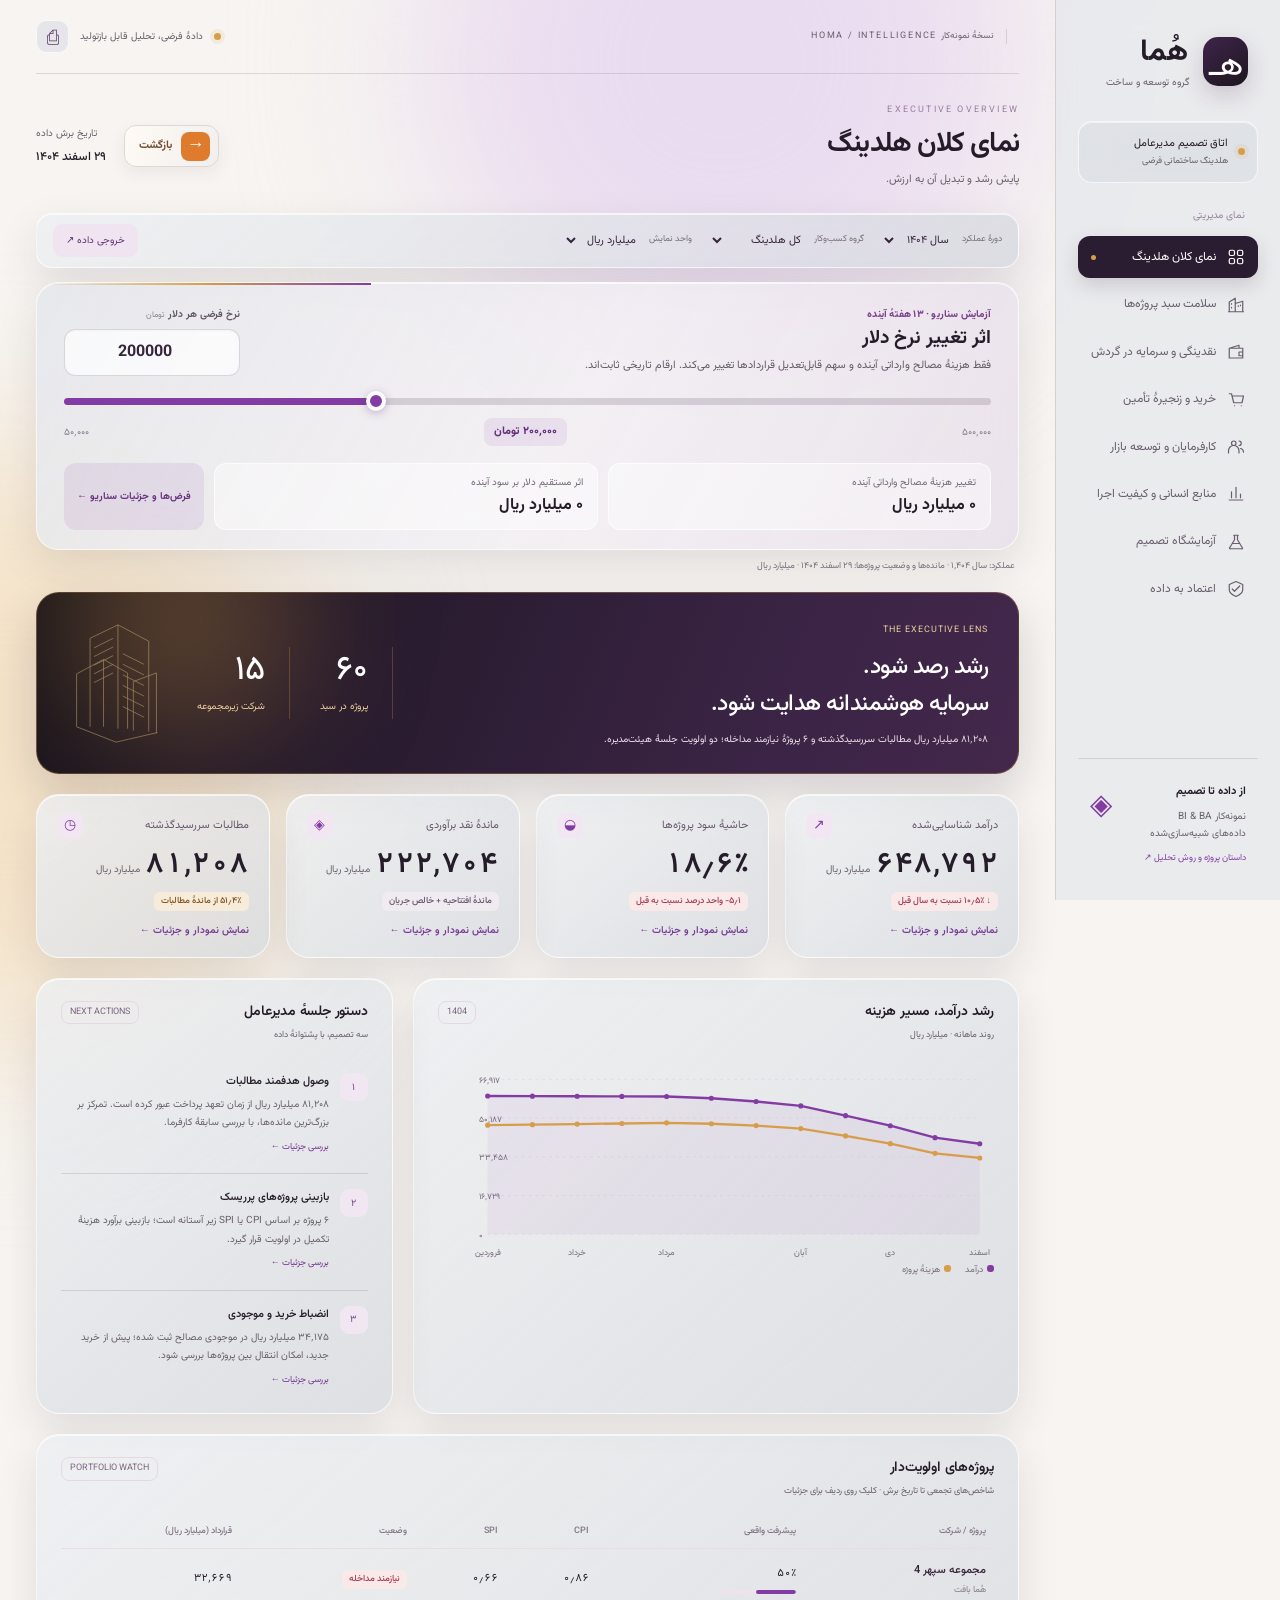
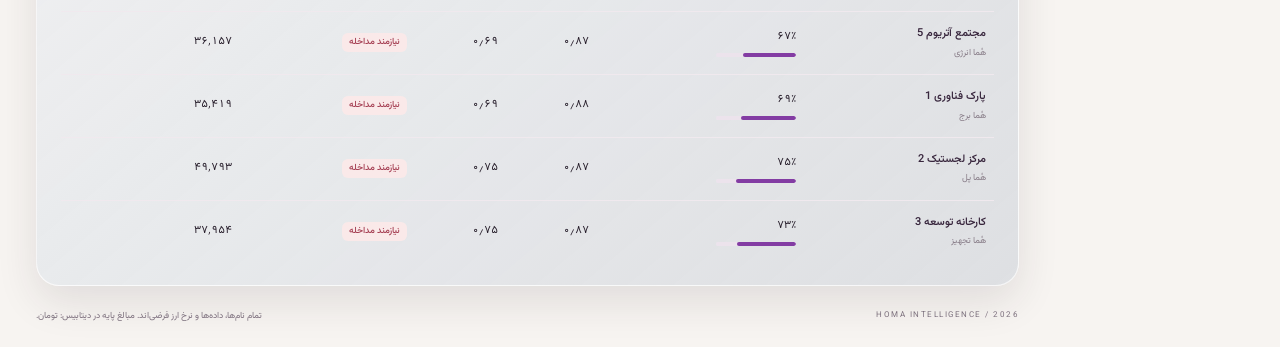
==== index.html @ b477bef8 "Speed up mobile dashboard loading" ====
<!doctype html>
<html lang="fa" dir="rtl">
<head><meta charset="utf-8"><meta name="viewport" content="width=device-width,initial-scale=1"><title>هُما | اتاق تصمیم مدیرعامل</title><link rel="stylesheet" href="style.css?v=894843d9fea6"><link rel="stylesheet" href="lotus-theme.css?v=607d80c48cef"></head>
<body>
<div class="ambient a1"></div><div class="ambient a2"></div>
<aside class="sidebar">
 <a class="brand" href="#overview"><span class="brand-mark">هـ</span><div><strong>هُما</strong><small>گروه توسعه و ساخت</small></div></a>
 <div class="workspace"><span class="status-dot"></span><div>اتاق تصمیم مدیرعامل<small>هلدینگ ساختمانی فرضی</small></div></div>
 <div class="nav-label">نمای مدیریتی</div><nav id="nav"></nav>
 <div class="sidebar-bottom"><span class="mini-orbit">◈</span><strong>از داده تا تصمیم</strong><p>نمونه‌کار BI & BA<br>داده‌های شبیه‌سازی‌شده</p><a href="CASE-STUDY.html" target="_blank">داستان پروژه و روش تحلیل ↗</a></div>
</aside>
<main>
 <header><div class="breadcrumbs">HOMA / INTELLIGENCE <span>نسخهٔ نمونه‌کار</span></div><div class="header-actions"><span class="live-dot"></span>دادهٔ فرضی، تحلیل قابل بازتولید <button class="icon-btn" id="print" title="چاپ گزارش" aria-label="چاپ گزارش">⎙</button></div></header>
 <section class="page-heading"><div><div id="eyebrow" class="eyebrow">EXECUTIVE OVERVIEW</div><h1 id="title">نمای کلان هلدینگ</h1><p id="subtitle">پایش رشد و تبدیل آن به ارزش.</p></div><div class="heading-side"><button type="button" class="page-back" id="page-back" aria-label="بازگشت"><span class="page-back-icon" aria-hidden="true">→</span><span>بازگشت</span></button><div class="date-badge"><span>تاریخ برش داده</span><strong>۲۹ اسفند ۱۴۰۴</strong></div></div></section>
 <section class="filterbar glass" aria-label="فیلترهای داشبورد">
  <label>دورهٔ عملکرد<select id="period"><option value="1404">سال ۱۴۰۴</option><option value="1403">سال ۱۴۰۳</option><option value="1402">سال ۱۴۰۲</option><option value="all">تمام ۳۶ ماه</option></select></label>
  <label>گروه کسب‌وکار<select id="group"><option value="all">کل هلدینگ</option></select></label>
  <label>واحد نمایش<select id="unit"><option value="irr" selected>میلیارد ریال</option><option value="bn">میلیارد تومان</option><option value="hem">همت</option></select></label>
  <button class="export-btn" id="export">خروجی داده ↗</button>
 </section>
 <section class="fx-panel glass" aria-label="تغییر نرخ فرضی دلار">
  <div class="fx-heading">
   <div class="fx-copy"><span class="fx-kicker">آزمایش سناریو · ۱۳ هفتهٔ آینده</span><strong>اثر تغییر نرخ دلار</strong><p>فقط هزینهٔ مصالح وارداتی آینده و سهم قابل‌تعدیل قراردادها تغییر می‌کند. ارقام تاریخی ثابت‌اند.</p></div>
   <label class="fx-entry"><span>نرخ فرضی هر دلار <small>تومان</small></span><input id="fx" type="number" value="200000" min="50000" max="500000" step="1000" inputmode="numeric" aria-label="نرخ فرضی دلار به تومان"></label>
  </div>
  <div class="fx-control"><input id="fx-slider" type="range" min="50000" max="500000" step="1000" value="200000" aria-label="اسلایدر نرخ فرضی دلار به تومان"><div class="fx-scale"><span>۵۰٬۰۰۰</span><output id="fx-current" for="fx fx-slider">۲۰۰٬۰۰۰ تومان</output><span>۵۰۰٬۰۰۰</span></div></div>
  <div class="fx-impact" id="fx-impact" aria-live="polite"></div>
 </section>
 <div class="scope-note" id="scope-note">عملکرد: دورهٔ انتخابی · مانده‌ها و وضعیت پروژه‌ها: تاریخ برش داده</div>
 <div id="content" aria-live="polite"><div class="loading-state glass" id="load-state"><span class="loading-mark" aria-hidden="true"></span><div><strong>در حال آماده‌سازی داشبورد…</strong><p id="load-state-message">داده‌های نمونه‌کار در حال بارگذاری هستند.</p></div><button type="button" onclick="location.reload()">تلاش دوباره</button></div></div>
 <footer><span>HOMA INTELLIGENCE / 2026</span><span>تمام نام‌ها، داده‌ها و نرخ ارز فرضی‌اند. مبالغ پایه در دیتابیس: تومان.</span></footer>
</main>
<div class="drawer-backdrop" id="backdrop" hidden></div><aside class="drawer" id="drawer" aria-label="جزئیات پروژه" hidden><button class="close" id="close-drawer" aria-label="بستن">×</button><div id="drawer-body"></div></aside>
<div id="toast" role="status"></div><div id="tooltip" class="tooltip" hidden></div>
<script>window.setTimeout(function(){var el=document.getElementById('load-state-message');if(el)el.textContent='بارگذاری بیش از حد معمول طول کشیده است. اتصال را بررسی کنید و «تلاش دوباره» را بزنید.'},12000);window.addEventListener('error',function(e){if(e.target&&e.target.tagName==='SCRIPT'||e.message){var el=document.getElementById('load-state-message');if(el)el.textContent='بارگذاری داشبورد کامل نشد. لطفاً «تلاش دوباره» را بزنید.'}},true);</script>
<script src="data.js?v=3abb11d0d2f3"></script><script src="metric-details.js?v=a6d31afb1f61"></script><script src="app.js?v=4e5866497d7a"></script>
</body></html>
---- style.css ----
@font-face{font-family:Vazir;src:url('assets/Vazirmatn.ttf') format('truetype');font-weight:100 900;font-display:swap}
:root{--ink:#182a40;--muted:#60718a;--line:rgba(71,97,127,.12);--blue:#3268db;--teal:#0e8d80;--red:#bd4d56;--gold:#ad8039;--glass:rgba(255,255,255,.72);--shadow:0 10px 38px rgba(33,61,96,.045);--radius:23px}
*{box-sizing:border-box}body{margin:0;background:#eef3f7;color:var(--ink);font-family:Vazir,Tahoma,sans-serif;font-size:14px;line-height:1.7;overflow-x:hidden}button,input,select{font:inherit}button,a,select{touch-action:manipulation}button{cursor:pointer}button:focus-visible,a:focus-visible,select:focus-visible,input:focus-visible{outline:3px solid #459bff;outline-offset:3px}a{color:inherit;text-decoration:none}.ambient{position:fixed;z-index:-1;pointer-events:none;filter:blur(85px);border-radius:100%}.a1{width:600px;height:600px;right:20%;top:-240px;background:#d8e7fd}.a2{width:600px;height:600px;left:-290px;top:450px;background:#d6eae5}.sidebar{position:fixed;inset:0 0 0 auto;width:225px;padding:32px 22px;background:rgba(248,251,255,.72);backdrop-filter:blur(30px);border-left:1px solid #fff;z-index:20;display:flex;flex-direction:column}.brand{display:flex;align-items:center;gap:14px;padding:0 10px}.brand-mark{display:grid;place-items:center;width:45px;height:49px;border-radius:15px;background:linear-gradient(145deg,#254876,#0a213c);color:white;font-size:35px;box-shadow:0 6px 14px #122c5020}.brand strong{font-size:30px;line-height:1.4;letter-spacing:1px}.brand small{display:block;font-size:10px;color:var(--muted)}.workspace{display:flex;gap:10px;align-items:center;margin:30px 0 24px;padding:13px 12px;border:1px solid #dbe4ee;border-radius:14px;font-size:11px}.workspace small{display:block;color:var(--muted);font-size:9px}.status-dot,.live-dot{width:7px;height:7px;background:#20a190;border-radius:50%;display:inline-block;box-shadow:0 0 0 4px #20a19010}.nav-label{font-size:10px;color:#8795a7;padding:0 13px;margin-bottom:12px}nav{display:grid;gap:5px}nav a{padding:11px 13px;border-radius:12px;display:flex;gap:11px;align-items:center;font-size:12px;color:#65748a;transition:.2s}nav a svg{width:18px;height:18px;stroke:currentColor;fill:none;stroke-width:1.6;stroke-linecap:round;stroke-linejoin:round}nav a:hover{background:white;color:#284966}nav a.active{background:#173859;color:white;box-shadow:0 5px 12px #17385918}nav a.active:after{content:'';width:5px;height:5px;border-radius:50%;background:#98e8d9;margin-right:auto}.sidebar-bottom{margin-top:auto;padding:24px 12px 0;border-top:1px solid var(--line);font-size:11px}.sidebar-bottom .mini-orbit{float:left;font-size:29px;color:#789bb6}.sidebar-bottom p{font-size:10px;color:var(--muted);margin:7px 0}.sidebar-bottom a{font-size:9px;color:var(--blue)}main{margin-right:225px;padding:0 36px;max-width:1850px}header{height:74px;display:flex;align-items:center;justify-content:space-between;border-bottom:1px solid var(--line);font-size:10px;color:var(--muted);gap:12px}.breadcrumbs{direction:ltr;letter-spacing:1.8px;font-size:9px}.breadcrumbs span{letter-spacing:0;border-right:1px solid #b8c5d6;margin-right:12px;padding-right:12px;display:inline-block}.header-actions{display:flex;align-items:center;gap:11px;font-size:10px}.icon-btn{border:1px solid #fff;background:#ffffff70;border-radius:10px;font-size:20px;width:33px;height:33px;color:#516780}.page-heading{display:flex;align-items:center;justify-content:space-between;margin:29px 0 23px}.eyebrow{font-size:9px;letter-spacing:2.2px;color:#7790a7;direction:ltr;text-align:right}.page-heading h1{font-size:28px;letter-spacing:-.8px;font-weight:650;margin:3px 0 2px}.page-heading p{margin:0;font-size:11px;color:var(--muted)}.date-badge{text-align:left;font-size:10px;color:var(--muted)}.date-badge strong{display:block;color:var(--ink);font-size:12px;margin-top:5px;font-weight:500}.glass{background:var(--glass);backdrop-filter:blur(22px);border:1px solid rgba(255,255,255,.95);box-shadow:var(--shadow);border-radius:var(--radius)}.filterbar{border-radius:16px;display:flex;align-items:center;padding:10px 16px;gap:18px}.filterbar label{font-size:9px;color:#77879b;display:flex;align-items:center;gap:9px;white-space:nowrap}.filterbar select,.filterbar input{color:#243d5a;font-size:11px;background:none;border:0;max-width:180px;outline-offset:1px}.filterbar input{width:76px;font-family:Vazir}.export-btn{margin-right:auto;border:0;background:#e8eff7;color:#456380;border-radius:9px;font-size:10px;padding:8px 13px;white-space:nowrap}.scope-note{margin:9px 4px 17px;font-size:9px;color:#718197}.hero{min-height:162px;padding:25px 30px;background:linear-gradient(112deg,#12273f,#1c456c);border:1px solid #7392b344;border-radius:var(--radius);color:white;display:grid;grid-template-columns:1.1fr 1fr;gap:20px;position:relative;overflow:hidden;margin-bottom:20px;box-shadow:0 10px 40px #19375012}.hero:before{content:'';position:absolute;width:250px;height:250px;left:2%;top:-100px;background:#4bbec033;filter:blur(65px);border-radius:50%}.hero .tag{font-size:9px;color:#aac3da;letter-spacing:1px}.hero h2{font-size:23px;margin:7px 0;font-weight:500;line-height:1.65;letter-spacing:-.5px}.hero p{font-size:10px;color:#bcd0e2;margin:0;max-width:450px}.hero-stats{display:flex;gap:30px;align-items:center;justify-content:flex-end;position:relative}.hero-stat{border-right:1px solid #ffffff20;padding-right:24px}.hero-stat strong{font-size:34px;font-weight:450;display:block;line-height:1.4}.hero-stat span{font-size:10px;color:#b0c6da}.building{width:100px;height:125px;opacity:.6}.kpi-grid{display:grid;grid-template-columns:repeat(4,1fr);gap:16px;margin-bottom:20px}.kpi{padding:18px 20px;position:relative;min-height:133px}.kpi-top{display:flex;justify-content:space-between;align-items:center;font-size:11px;color:#61738a}.kpi-icon{display:grid;place-items:center;width:26px;height:26px;border-radius:8px;background:#eaf1fa;color:#6986ab;font-size:14px}.kpi-value{font-size:29px;font-weight:620;line-height:1.8;letter-spacing:-.7px;font-variant-numeric:tabular-nums}.kpi-value small{font-size:10px;color:var(--muted);font-weight:400;letter-spacing:0;margin-right:5px}.kpi-foot{font-size:9px;color:var(--muted);display:flex;align-items:center;gap:6px}.pill{display:inline-block;padding:2px 7px;border-radius:6px;font-size:9px;line-height:1.7;font-weight:500;white-space:nowrap}.positive{color:#087e73;background:#e2f4ef}.negative{color:#b24955;background:#fae9eb}.warning{color:#976c2c;background:#f9efdb}.neutral{color:#59718e;background:#eaf0f7}.grid-main{display:grid;grid-template-columns:1.7fr 1fr;gap:20px;margin-bottom:20px}.grid-equal{display:grid;grid-template-columns:1fr 1fr;gap:20px;margin-bottom:20px}.panel{padding:22px 24px;min-width:0}.panel-head{display:flex;justify-content:space-between;align-items:flex-start;gap:10px;margin-bottom:15px}.panel h3{font-size:14px;font-weight:600;margin:0;letter-spacing:-.2px}.panel .sub{font-size:9px;color:var(--muted);margin-top:3px}.panel-tag{font-size:9px;padding:3px 8px;border:1px solid #dce5ee;border-radius:8px;color:#6e8299;white-space:nowrap}.legend{display:flex;gap:14px;align-items:center;font-size:9px;color:#64758d}.legend i{width:7px;height:7px;display:inline-block;border-radius:3px;margin-left:4px}.chart{width:100%;display:block;overflow:visible}.chart text{font-family:Vazir,Tahoma;fill:#7a8ca1;font-size:10px}.chart .axis-line{stroke:#dce4ec;stroke-dasharray:3 5;stroke-width:.7}.chart .chart-label{fill:#1d3957;font-size:11px;font-weight:550}.chart [data-tip]{cursor:crosshair}.insight{padding:15px 0;border-bottom:1px solid var(--line);display:flex;gap:11px}.insight:last-child{border:0;padding-bottom:0}.insight .num{font-size:10px;display:grid;place-items:center;background:#edf2f8;min-width:28px;height:28px;border-radius:9px;color:#8092aa}.insight h4{font-size:11px;font-weight:550;margin:0 0 4px}.insight p{font-size:10px;color:var(--muted);margin:0;line-height:1.85}.insight button{margin-top:7px;border:0;padding:0;background:none;color:#3869a6;font-size:9px}.table-wrap{overflow:auto}table{width:100%;border-collapse:collapse;font-size:11px;text-align:right}th{font-size:9px;font-weight:500;color:#8a98aa;padding:9px 8px;border-bottom:1px solid #e1e8ef;white-space:nowrap}td{padding:13px 8px;border-bottom:1px solid #edf1f5;font-variant-numeric:tabular-nums}tr:last-child td{border:0}tbody tr[data-project]{cursor:pointer}tbody tr[data-project]:hover{background:#eaf1fa77}.project-name{font-weight:550;color:#2a425d}.secondary{display:block;font-size:9px;color:#8a99aa;font-weight:400;margin-top:2px}.progress{width:80px;height:4px;background:#e4eaf1;border-radius:5px;overflow:hidden;margin-top:6px}.progress b{display:block;height:100%;background:#648cd2;border-radius:5px}.search{border:1px solid #dce5ed;background:#ffffff70;border-radius:9px;padding:7px 10px;max-width:170px;font-size:10px;color:var(--ink)}.strip{display:flex;gap:20px;align-items:center;padding:17px 24px;margin-bottom:20px;border-right:3px solid #4482ca}.strip strong{font-size:12px}.strip p{font-size:10px;color:var(--muted);margin:0}.metric-line{display:flex;align-items:center;justify-content:space-between;gap:18px;margin:18px 0;font-size:11px}.metric-line .track{height:6px;background:#e5edf5;border-radius:7px;margin-top:7px}.metric-line .track span{display:block;height:100%;border-radius:7px;background:linear-gradient(90deg,#88b1e7,#386fbc)}.metric-line .name{flex:1}.metric-line .amount{text-align:left;color:#466684;font-size:12px}.metric-line .amount small{display:block;color:#8b99aa;font-size:9px}.scenario-grid{display:grid;grid-template-columns:.8fr 1.5fr;gap:20px;margin-bottom:20px}.control{margin:22px 0}.control label{display:flex;justify-content:space-between;font-size:11px}.control strong{font-weight:600;color:var(--blue);direction:ltr}.control p{font-size:9px;color:var(--muted);margin:5px 0}.control input[type=range]{width:100%;accent-color:#3268db;margin-top:12px;direction:ltr}.scenario-result{display:grid;grid-template-columns:repeat(3,1fr);gap:12px;margin:15px 0}.scenario-result>div{padding:14px;border-radius:13px;background:#f0f5fb}.scenario-result strong{font-size:22px;display:block;letter-spacing:-.6px}.scenario-result small{font-size:9px;color:var(--muted)}.decision-card{padding:20px 22px;margin-bottom:14px;display:grid;grid-template-columns:50px 1fr 200px;gap:15px;align-items:start}.decision-card .rank{font-size:24px;color:#9aadc2;font-weight:300}.decision-card h3{font-size:13px;margin:0 0 6px}.decision-card p{font-size:10px;color:var(--muted);margin:0;line-height:1.9}.decision-card .owner{font-size:10px;line-height:2;color:#48617a;background:#eef3f9;border-radius:12px;padding:11px 15px}.lineage{display:grid;grid-template-columns:repeat(4,1fr);gap:16px;margin-bottom:22px}.lineage>div{padding:23px 18px;position:relative}.lineage>div:not(:last-child):after{content:'←';position:absolute;left:-13px;top:45%;z-index:1;color:#7a98b6}.lineage .stage{font-size:9px;color:#7d91a8;direction:ltr;text-align:right}.lineage strong{display:block;font-size:16px;margin:7px 0}.lineage span{display:block;font-size:10px;color:var(--muted)}.quality-number{font-size:35px;color:var(--teal);font-weight:550}.callout{font-size:10px;background:#edf3fa;color:#5b718b;padding:12px 14px;border-radius:10px;line-height:1.9;margin-top:12px}.funnel{display:flex;flex-direction:column;align-items:center;gap:10px;margin:22px 0}.funnel>div{background:linear-gradient(100deg,#1f426c,#477dac);color:white;border-radius:11px;padding:14px;display:flex;align-items:center;justify-content:space-between;font-size:11px}.funnel>div:nth-child(2){background:linear-gradient(100deg,#3a7c8f,#7aaab8)}.funnel>div:nth-child(3){background:linear-gradient(100deg,#249685,#80bbb0)}.funnel strong{font-size:23px;font-weight:500}.empty{padding:50px;text-align:center;color:var(--muted)}footer{font-size:9px;color:#8b9baa;padding:23px 0;display:flex;justify-content:space-between;gap:20px}footer span:first-child{letter-spacing:1.5px;font-size:8px}.drawer-backdrop{position:fixed;inset:0;background:#0d294a38;backdrop-filter:blur(5px);z-index:49}.drawer{position:fixed;inset:0 auto 0 0;width:min(650px,96vw);background:#f6f9fc;z-index:50;overflow:auto;padding:48px 32px;box-shadow:0 0 60px #17355b30}.drawer h2{font-size:25px}.drawer .kpi-grid{grid-template-columns:1fr 1fr}.drawer .close{position:absolute;left:22px;top:18px;font-size:30px;border:0;background:none;color:#526a86}.drawer p{font-size:12px;color:var(--muted)}[hidden]{display:none!important}#toast{position:fixed;left:30px;bottom:30px;background:#163c58;color:white;padding:14px 22px;border-radius:13px;font-size:12px;z-index:100;opacity:0;pointer-events:none;transition:.3s}#toast.show{opacity:1}.tooltip{position:fixed;background:#15344ff0;color:#fff;padding:8px 12px;border-radius:9px;font-size:10px;z-index:90;pointer-events:none;box-shadow:0 8px 20px #16395820;max-width:260px}.page-enter{animation:reveal .32s ease both}@keyframes reveal{from{opacity:0;transform:translateY(6px)}to{opacity:1;transform:none}}.footnote{font-size:9px;line-height:1.9;color:#72859b;margin:12px 0 0}.stat-pair{display:flex;gap:25px;padding:18px 0}.stat-pair strong{font-size:27px;font-weight:500;display:block}.stat-pair span{font-size:10px;color:var(--muted)}
@media(min-width:1600px){main{padding:0 48px}.page-heading{margin:33px 0}.kpi-value{font-size:34px}.hero{min-height:180px}.panel{padding:26px 30px}.panel h3{font-size:16px}td{padding:15px 10px}.sidebar{width:240px}main{margin-right:240px}}
@media(max-width:1150px){.sidebar{width:180px;padding:24px 12px}main{margin-right:180px;padding:0 22px}.filterbar{gap:10px;flex-wrap:wrap}.filterbar label{font-size:9px}.fx-label{display:none!important}.grid-main{grid-template-columns:1.4fr 1fr}.hero-stats{gap:15px}.building{display:none}.hero-stat{padding-right:15px}.kpi{padding:15px}.kpi-value{font-size:25px}.header-actions{font-size:9px}.breadcrumbs span{display:none}.decision-card{grid-template-columns:35px 1fr 170px}}
@media(max-width:800px){.sidebar{position:static;width:100%;padding:15px;display:block;background:#f8fafc}.brand{display:none}.workspace,.nav-label,.sidebar-bottom{display:none}nav{display:flex;overflow-x:auto;gap:5px}nav a{white-space:nowrap;font-size:10px;padding:10px}nav a svg{display:none}nav a.active:after{display:none}main{margin:0;padding:0 16px}header{height:50px}.header-actions{font-size:8px}.page-heading h1{font-size:23px}.page-heading p{font-size:10px}.date-badge{display:none}.filterbar{padding:12px;gap:12px}.filterbar label{display:block}.filterbar select{display:block;margin-top:3px;max-width:145px}.export-btn{margin-right:0}.kpi-grid{grid-template-columns:repeat(2,1fr);gap:10px}.grid-main,.grid-equal,.scenario-grid{grid-template-columns:1fr}.hero{grid-template-columns:1fr;padding:22px}.hero h2{font-size:21px}.hero-stats{justify-content:flex-start}.hero-stat strong{font-size:26px}.hero-stat{border:0;padding:0}.panel{padding:18px}.decision-card{grid-template-columns:30px 1fr}.decision-card .owner{grid-column:2}.lineage{grid-template-columns:1fr 1fr}.lineage>div:after{display:none}.kpi-value{font-size:25px}footer{display:block}footer span{display:block;margin-bottom:6px}.scenario-result{gap:5px}.scenario-result strong{font-size:18px}.scenario-result>div{padding:10px}}
@media(prefers-reduced-motion:reduce){*{animation:none!important;transition:none!important}}
@media print{.sidebar,.filterbar,.header-actions,.ambient,.drawer,.drawer-backdrop{display:none!important}main{margin:0;padding:0}.glass{box-shadow:none;backdrop-filter:none;border:1px solid #ddd}.page-enter{animation:none}body{background:white;font-size:11px}.panel,.kpi{break-inside:avoid}.hero{print-color-adjust:exact}.grid-main,.grid-equal{display:block}.panel{margin-bottom:15px}footer{font-size:8px}}
---- lotus-theme.css ----
/* Lotus-inspired palette: black/white, warm gold #D79D4B, amethyst #833CA3. */
:root {
  --ink: #251c29;
  --muted: #685f6b;
  --line: rgba(75, 52, 74, .15);
  --blue: #763894;
  --teal: #805521;
  --red: #ad4455;
  --gold: #d79d4b;
  --glass: rgba(222, 225, 230, .72);
  --shadow: 0 16px 42px rgba(42, 38, 48, .11);
}
body { background: #f7f4f1; }
button:focus-visible, a:focus-visible, select:focus-visible, input:focus-visible { outline-color: #833ca3; }
.a1 { background: #eadcf0; }
.a2 { background: #f4e3c9; }
.sidebar { background: rgba(230, 232, 236, .78); border-left-color: rgba(154, 118, 80, .23); backdrop-filter: blur(24px) saturate(125%); -webkit-backdrop-filter: blur(24px) saturate(125%); }
.brand-mark { background: linear-gradient(145deg, #3f244b, #1c171e); box-shadow: 0 9px 24px rgba(77, 37, 85, .2); }
.workspace { background: rgba(218, 221, 226, .64); border-color: rgba(255, 255, 255, .68); box-shadow: inset 0 1px rgba(255, 255, 255, .55); backdrop-filter: blur(20px); -webkit-backdrop-filter: blur(20px); }
.status-dot, .live-dot { background: #d79d4b; box-shadow: 0 0 0 4px #d79d4b1c; }
.nav-label, .eyebrow { color: #997f9f; }
nav a { color: #695e6f; }
nav a:hover { background: #f4eaf5; color: #65317d; }
nav a.active { background: #2a1c31; box-shadow: 0 8px 20px #2a1c3127; }
nav a.active:after { background: #d79d4b; }
.sidebar-bottom .mini-orbit, .sidebar-bottom a { color: #833ca3; }
.breadcrumbs span { border-right-color: #d8cbd5; }
.icon-btn { background: rgba(224, 226, 231, .75); color: #65446f; border-color: rgba(255, 255, 255, .7); backdrop-filter: blur(16px); -webkit-backdrop-filter: blur(16px); }
.glass {
  background: linear-gradient(140deg, rgba(237, 239, 242, .82), rgba(210, 214, 220, .69));
  border-color: rgba(255, 255, 255, .68);
  box-shadow: var(--shadow), inset 0 1px 0 rgba(255, 255, 255, .64);
  backdrop-filter: blur(28px) saturate(130%);
  -webkit-backdrop-filter: blur(28px) saturate(130%);
}
.filterbar label { color: #786f79; }
.filterbar select, .filterbar input { color: #39243d; }
.fx-panel { position: relative; overflow: hidden; margin-top: 14px; padding: 23px 27px 19px; border-radius: 22px; background: linear-gradient(120deg, rgba(229, 231, 236, .88), rgba(242, 239, 244, .78) 55%, rgba(230, 220, 233, .76)); }
.fx-panel::before { content: ''; position: absolute; inset: 0 auto auto 0; width: 34%; height: 2px; background: linear-gradient(90deg, transparent, #d79d4b, #833ca3); }
.fx-heading { display: flex; align-items: center; justify-content: space-between; gap: 28px; }
.fx-copy { min-width: 0; }
.fx-kicker { display: block; color: #7b448b; font-size: 10px; font-weight: 800; letter-spacing: .02em; }
.fx-heading strong { display: block; color: var(--ink); font-size: 19px; line-height: 1.4; margin-top: 3px; }
.fx-copy p { color: #635a67; font-size: 11px; line-height: 1.8; margin: 3px 0 0; }
.fx-entry { display: grid; gap: 6px; min-width: 176px; color: #625868; font-size: 10px; font-weight: 700; white-space: nowrap; }
.fx-entry small { color: #8b818d; font-weight: 400; }
.fx-entry input { width: 100%; box-sizing: border-box; padding: 9px 12px; border: 1px solid rgba(112, 82, 117, .22); border-radius: 11px; background: rgba(255, 255, 255, .7); box-shadow: inset 0 1px 2px rgba(43, 27, 49, .04); color: #36243b; font-family: inherit; font-size: 16px; font-weight: 700; text-align: center; direction: ltr; font-variant-numeric: tabular-nums; }
.fx-entry input:focus-visible { outline: 2px solid #833ca3; outline-offset: 2px; }
.fx-control { margin-top: 22px; }
#fx-slider { appearance: none; -webkit-appearance: none; display: block; width: 100%; height: 7px; margin: 0; border-radius: 99px; background: linear-gradient(to right, #833ca3 0 var(--fx-progress, 33.33%), rgba(82, 65, 89, .19) var(--fx-progress, 33.33%) 100%); direction: ltr; cursor: pointer; }
#fx-slider::-webkit-slider-thumb { appearance: none; -webkit-appearance: none; width: 20px; height: 20px; border: 4px solid #fff; border-radius: 50%; background: #833ca3; box-shadow: 0 2px 10px rgba(81, 38, 96, .3); }
#fx-slider::-moz-range-thumb { width: 13px; height: 13px; border: 4px solid #fff; border-radius: 50%; background: #833ca3; box-shadow: 0 2px 10px rgba(81, 38, 96, .3); }
.fx-scale { display: flex; align-items: center; justify-content: space-between; gap: 8px; margin-top: 13px; color: #867c89; font-size: 10px; direction: ltr; }
.fx-scale output { padding: 5px 10px; border-radius: 8px; background: rgba(131, 60, 163, .09); color: #65317e; font-size: 11px; font-weight: 800; direction: rtl; }
.fx-impact { display: grid; grid-template-columns: 1fr 1fr auto; align-items: stretch; gap: 10px; margin-top: 17px; }
.fx-impact > div { padding: 11px 14px; border: 1px solid rgba(255, 255, 255, .68); border-radius: 12px; background: rgba(255, 255, 255, .42); }
.fx-impact small { display: block; color: #726878; font-size: 10px; line-height: 1.6; }
.fx-impact strong { display: block; color: var(--ink); font-size: 16px; line-height: 1.5; margin-top: 3px; }
.fx-impact a { display: flex; align-items: center; padding: 0 13px; border-radius: 12px; background: rgba(131, 60, 163, .1); color: #673280; font-size: 10px; font-weight: 700; text-decoration: none; white-space: nowrap; }
.fx-impact a:hover { background: rgba(131, 60, 163, .17); }
.loading-state { display: flex; align-items: center; gap: 16px; margin-top: 18px; padding: 23px; border-radius: 18px; color: var(--ink); }
.loading-mark { width: 18px; height: 18px; flex: 0 0 18px; border: 3px solid rgba(131, 60, 163, .18); border-top-color: #833ca3; border-radius: 50%; animation: load-spin .8s linear infinite; }
.loading-state strong { font-size: 13px; }
.loading-state p { margin: 4px 0 0; color: var(--muted); font-size: 11px; line-height: 1.7; }
.loading-state button { margin-right: auto; padding: 8px 12px; border: 1px solid rgba(131, 60, 163, .16); border-radius: 9px; background: rgba(131, 60, 163, .09); color: #65317e; font: inherit; font-size: 10px; cursor: pointer; }
@keyframes load-spin { to { transform: rotate(360deg); } }
.export-btn { background: #efe4f0; color: #603276; }
.export-btn:hover { background: #e3d1e9; }
.scope-note { color: #7c7280; }
.hero {
  background: linear-gradient(112deg, #171319, #392343 70%, #43284c);
  border-color: #d79d4b55;
  box-shadow: 0 18px 45px rgba(35, 19, 40, .16);
}
.hero:before { background: #d79d4b4d; }
.hero .tag, .hero-stat span { color: #edcf9e; }
.hero p { color: #eee1ea; }
.hero-stat { border-right-color: #d79d4b44; }
.building g { stroke: #dcb87d; }
.kpi-top { color: #66566c; }
.kpi-icon { background: #f2e6f3; color: #833ca3; }
.positive { color: #65317e; background: #f1e6f5; }
.negative { color: #a43d51; background: #fae9e9; }
.warning { color: #805521; background: #f7ebd9; }
.neutral { color: #66566e; background: #f0ebf0; }
.panel-tag { border-color: #e5d8e4; color: #7b6680; }
.legend, .chart text { color: #776a7b; fill: #776a7b; }
.chart .axis-line { stroke: #dcd2dc; }
.chart .chart-label { fill: #3b2940; }
.insight .num { background: #f0e7f2; color: #79488c; }
.insight button { color: #71318d; }
th { color: #817585; border-bottom-color: #e7dde3; }
td { border-bottom-color: #f0e9ee; }
tbody tr[data-project]:hover { background: #f2e9f577; }
.project-name { color: #38263d; }
.secondary { color: #897e89; }
.progress { background: #ece3ec; }
.progress b { background: #833ca3; }
.search { border-color: rgba(255, 255, 255, .68); background: rgba(221, 224, 229, .68); backdrop-filter: blur(18px); -webkit-backdrop-filter: blur(18px); }
.strip { border-right-color: #d79d4b; }
.metric-line .track { background: #eee5ec; }
.metric-line .track span { background: linear-gradient(90deg, #d4ace1, #833ca3); }
.metric-line .amount { color: #6b3a7c; }
.control input[type=range] { accent-color: #833ca3; }
.scenario-result>div { background: #f5edf4; }
.scenario-breakdown { margin: 16px 0; border-top: 1px solid var(--line); }
.scenario-breakdown>div { display: flex; justify-content: space-between; gap: 10px; padding: 7px 0; border-bottom: 1px solid var(--line); font-size: 10px; }
.scenario-breakdown span { color: var(--muted); }
.scenario-breakdown strong { color: var(--ink); white-space: nowrap; }
.decision-card .rank { color: #b38b4f; }
.decision-card .owner { color: #664b6c; background: #f5edf4; }
.lineage>div:not(:last-child):after, .lineage .stage { color: #9b6bac; }
.quality-number { color: #79438e; }
.callout { background: #f5edf3; color: #685b6d; }
.funnel>div { background: linear-gradient(100deg, #392044, #833ca3); }
.funnel>div:nth-child(2) { background: linear-gradient(100deg, #754184, #ac72bd); }
.funnel>div:nth-child(3) { background: linear-gradient(100deg, #9b6a30, #d79d4b); }
.drawer-backdrop { background: #26142f55; }
.drawer { background: #fbf8f5; box-shadow: 0 0 60px #321d3d30; }
.drawer .close { color: #65336f; }
#toast, .tooltip { background: #2b1d32; }
.footnote, footer { color: #807481; }
.kpi-link { display: block; cursor: pointer; min-height: 158px; transition: transform .18s ease, box-shadow .18s ease, border-color .18s ease; }
.kpi-link:hover, .kpi-link:focus-visible { transform: translateY(-3px); border-color: #b994c5; box-shadow: 0 18px 40px #4a28501f; }
.kpi-link:active { transform: translateY(0); }
.kpi-open { display: block; margin-top: 11px; color: #763894; font-size: 10px; font-weight: 600; }
.page-heading > div:first-child { min-width: 0; }
.heading-side { display: flex; align-items: center; gap: 18px; }
.page-back { display: inline-flex; align-items: center; gap: 9px; min-height: 42px; padding: 5px 8px 5px 14px; border: 1px solid #dfd7d1; border-radius: 12px; background: linear-gradient(115deg, #fffaf5, #f1efed); color: #754d31; font-size: 11px; font-weight: 700; white-space: nowrap; box-shadow: 0 6px 16px #513d3412; }
.page-back-icon { display: grid; place-items: center; width: 29px; height: 29px; border-radius: 8px; background: #df7b2d; color: #fff; font-size: 18px; line-height: 1; }
.page-back:hover, .page-back:focus-visible { background: #fff1e5; border-color: #df7b2d; box-shadow: 0 8px 22px #bd69331f; }
.page-back:active { transform: translateY(1px); }
.metric-lead { display: flex; align-items: center; justify-content: space-between; gap: 24px; padding: 27px 30px; margin-bottom: 20px; background: linear-gradient(115deg, #2a1c31, #43284c); color: #fff; border-color: #d79d4b70; }
.metric-lead .eyebrow { color: #dcb87d; }
.metric-lead h2 { font-size: 23px; margin: 7px 0; }
.metric-lead p { max-width: 620px; margin: 0; color: #f0e5ef; font-size: 12px; }
.metric-lead-value { flex: none; text-align: left; border-right: 1px solid #d79d4b70; padding-right: 25px; }
.metric-lead-value strong { display: block; font-size: clamp(28px, 3vw, 42px); line-height: 1.3; white-space: nowrap; }
.metric-lead-value span { color: #e3c18d; font-size: 11px; }
.metric-charts .panel { min-width: 0; }
.metric-viz { max-width: 100%; }
.metric-scroll-hint { display: none; }
.metric-method { display: grid; grid-template-columns: 1fr 1fr auto; gap: 24px; align-items: center; padding: 22px 28px; margin: 0 0 22px; }
.metric-method h3 { font-size: 12px; margin: 0 0 5px; }
.metric-method p { font-size: 11px; line-height: 1.9; color: var(--muted); margin: 0; }
.metric-method a { font-size: 11px; color: #763894; white-space: nowrap; }
@media(max-width:800px) {
  .sidebar { background: rgba(230, 232, 236, .94); }
  .fx-panel { padding: 19px 17px; }
  .fx-heading { align-items: stretch; flex-direction: column; gap: 15px; }
  .fx-heading strong { font-size: 17px; }
  .fx-copy p { font-size: 11px; }
  .fx-entry { grid-template-columns: 1fr 135px; align-items: center; gap: 8px; font-size: 11px; }
  .fx-entry input { min-height: 42px; }
  .fx-control { margin-top: 25px; }
  .fx-impact { grid-template-columns: 1fr 1fr; gap: 8px; }
  .fx-impact > div { padding: 10px; }
  .fx-impact strong { font-size: 13px; }
  .fx-impact a { grid-column: 1 / -1; min-height: 36px; justify-content: center; }
  .loading-state { flex-wrap: wrap; }
  .page-heading { gap: 12px; align-items: flex-start; }
  .heading-side { gap: 0; }
  .page-back { min-height: 40px; padding: 5px 7px 5px 10px; font-size: 10px; }
  .page-back-icon { width: 27px; height: 27px; }
  .kpi-link { min-height: 167px; }
  .metric-lead { display: block; padding: 22px; }
  .metric-lead h2 { font-size: 20px; }
  .metric-lead p { font-size: 13px; }
  .metric-lead-value { display: inline-block; text-align: right; border-right: 0; border-top: 1px solid #d79d4b70; padding: 14px 0 0; margin-top: 17px; width: 100%; }
  .metric-charts .panel h3 { font-size: 15px; }
  .metric-charts .panel .sub { font-size: 11px; }
  .metric-viz { overflow-x: auto; overscroll-behavior-inline: contain; }
  .metric-viz svg.chart { width: 580px; max-width: none; }
  .metric-scroll-hint { display: block; margin: 7px 0 0; color: #766879; font-size: 10px; }
  .metric-method { grid-template-columns: 1fr; gap: 16px; padding: 20px; }
  .metric-method h3 { font-size: 14px; }
  .metric-method p, .metric-method a { font-size: 13px; }
}
@media print {
  body { background: #fff; }
  .hero { print-color-adjust: exact; }
}
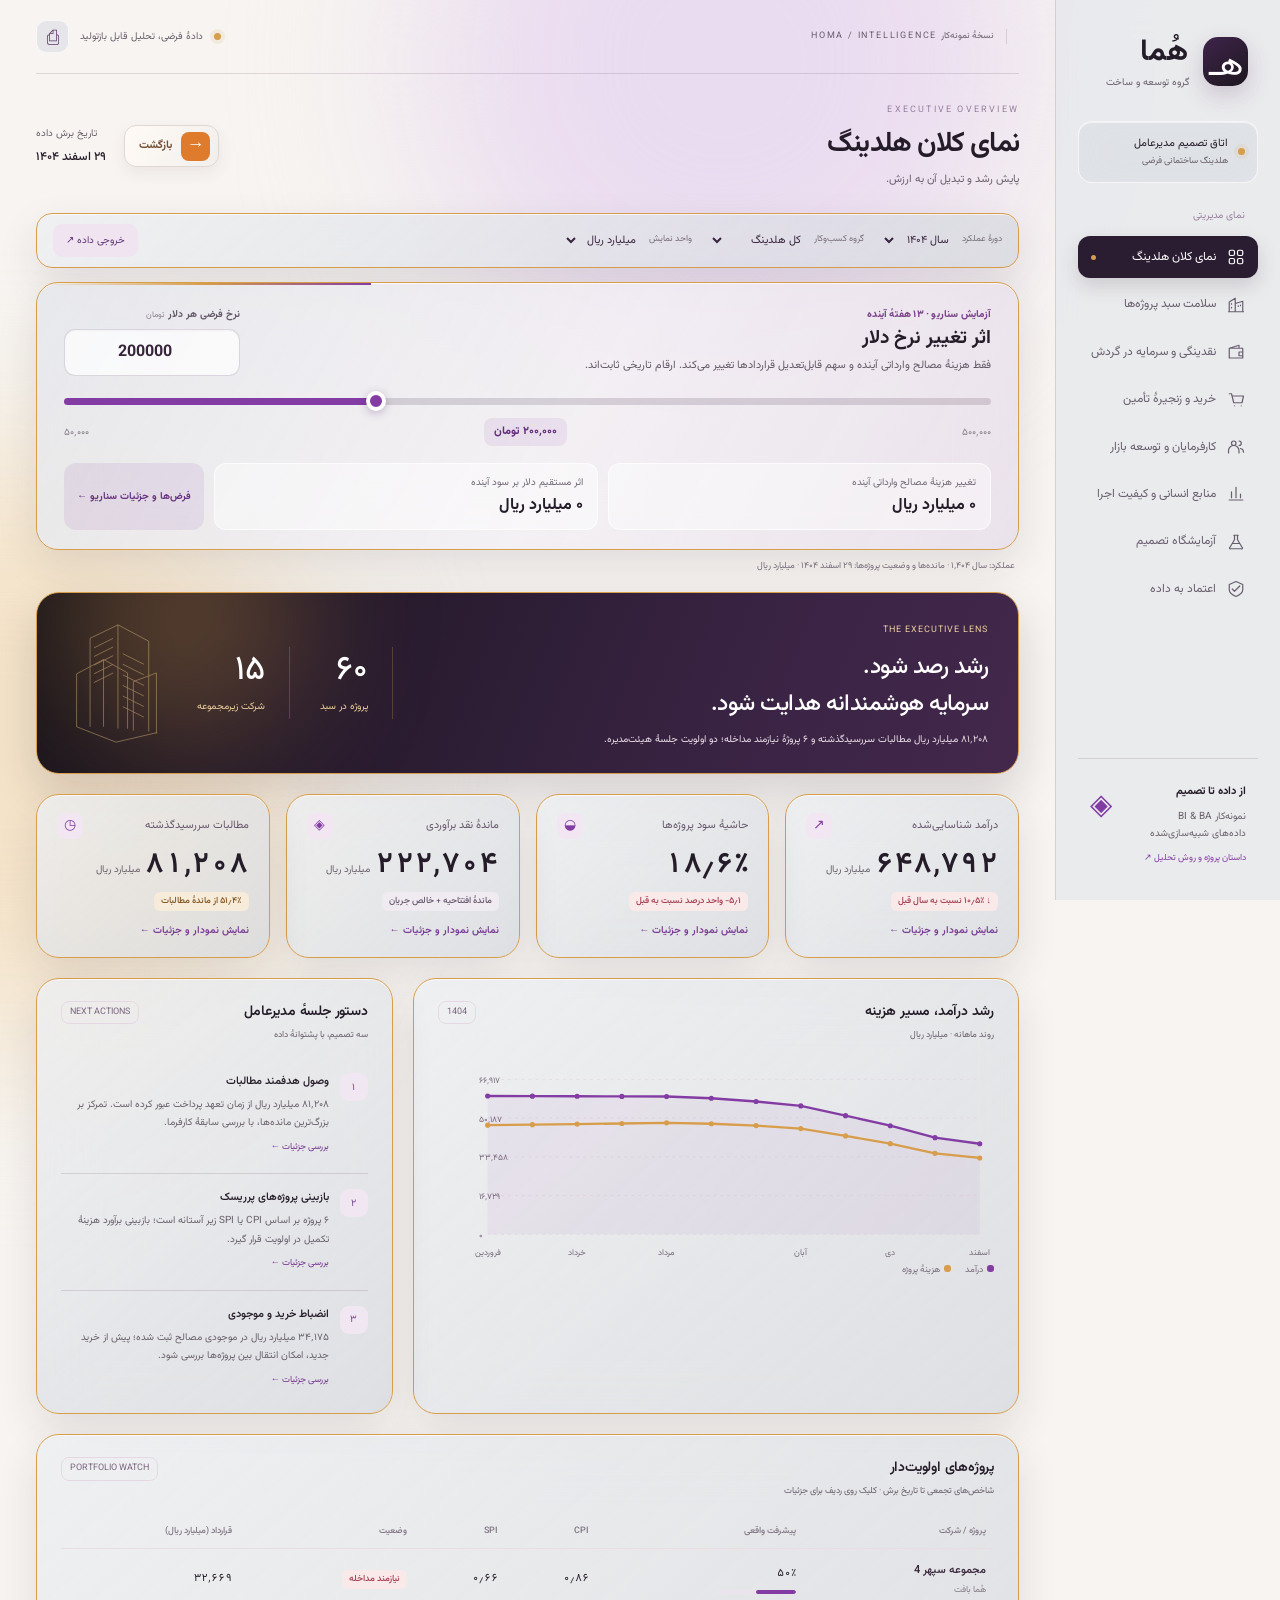
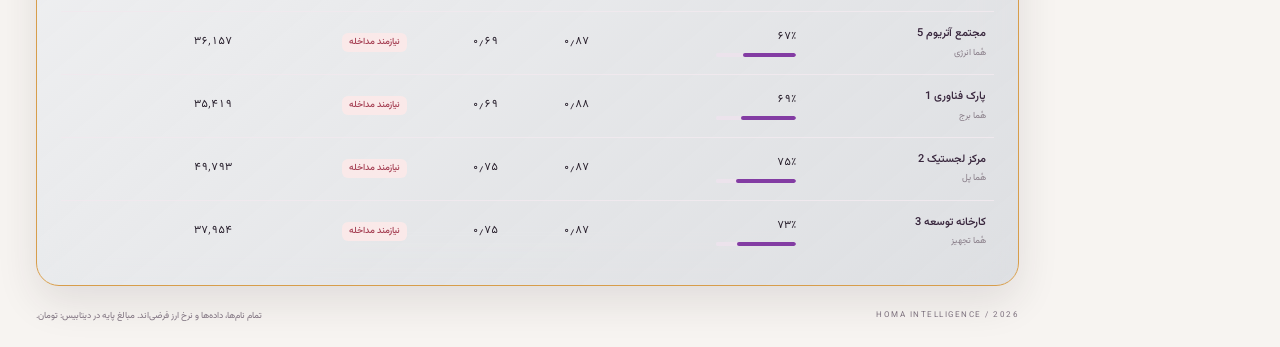
==== commit ad398f12: "Use Lotus gold borders and keep mobile KPI units inline" ====
--- a/index.html
+++ b/index.html
@@ -1,6 +1,6 @@
 <!doctype html>
 <html lang="fa" dir="rtl">
-<head><meta charset="utf-8"><meta name="viewport" content="width=device-width,initial-scale=1"><title>هُما | اتاق تصمیم مدیرعامل</title><link rel="stylesheet" href="style.css?v=894843d9fea6"><link rel="stylesheet" href="lotus-theme.css?v=607d80c48cef"></head>
+<head><meta charset="utf-8"><meta name="viewport" content="width=device-width,initial-scale=1"><title>هُما | اتاق تصمیم مدیرعامل</title><link rel="stylesheet" href="style.css?v=894843d9fea6"><link rel="stylesheet" href="lotus-theme.css?v=0ac6d4d0338f"></head>
 <body>
 <div class="ambient a1"></div><div class="ambient a2"></div>
 <aside class="sidebar">
--- a/lotus-theme.css
+++ b/lotus-theme.css
@@ -28,7 +28,7 @@
 .icon-btn { background: rgba(224, 226, 231, .75); color: #65446f; border-color: rgba(255, 255, 255, .7); backdrop-filter: blur(16px); -webkit-backdrop-filter: blur(16px); }
 .glass {
   background: linear-gradient(140deg, rgba(237, 239, 242, .82), rgba(210, 214, 220, .69));
-  border-color: rgba(255, 255, 255, .68);
+  border-color: #d79d4b;
   box-shadow: var(--shadow), inset 0 1px 0 rgba(255, 255, 255, .64);
   backdrop-filter: blur(28px) saturate(130%);
   -webkit-backdrop-filter: blur(28px) saturate(130%);
@@ -64,12 +64,13 @@
 .loading-state p { margin: 4px 0 0; color: var(--muted); font-size: 11px; line-height: 1.7; }
 .loading-state button { margin-right: auto; padding: 8px 12px; border: 1px solid rgba(131, 60, 163, .16); border-radius: 9px; background: rgba(131, 60, 163, .09); color: #65317e; font: inherit; font-size: 10px; cursor: pointer; }
 @keyframes load-spin { to { transform: rotate(360deg); } }
+.page-enter { animation: none; opacity: 1; transform: none; }
 .export-btn { background: #efe4f0; color: #603276; }
 .export-btn:hover { background: #e3d1e9; }
 .scope-note { color: #7c7280; }
 .hero {
   background: linear-gradient(112deg, #171319, #392343 70%, #43284c);
-  border-color: #d79d4b55;
+  border-color: #d79d4b;
   box-shadow: 0 18px 45px rgba(35, 19, 40, .16);
 }
 .hero:before { background: #d79d4b4d; }
@@ -121,7 +122,7 @@
 #toast, .tooltip { background: #2b1d32; }
 .footnote, footer { color: #807481; }
 .kpi-link { display: block; cursor: pointer; min-height: 158px; transition: transform .18s ease, box-shadow .18s ease, border-color .18s ease; }
-.kpi-link:hover, .kpi-link:focus-visible { transform: translateY(-3px); border-color: #b994c5; box-shadow: 0 18px 40px #4a28501f; }
+.kpi-link:hover, .kpi-link:focus-visible { transform: translateY(-3px); border-color: #df7b2d; box-shadow: 0 18px 40px #4a28501f; }
 .kpi-link:active { transform: translateY(0); }
 .kpi-open { display: block; margin-top: 11px; color: #763894; font-size: 10px; font-weight: 600; }
 .page-heading > div:first-child { min-width: 0; }
@@ -163,6 +164,8 @@
   .page-back { min-height: 40px; padding: 5px 7px 5px 10px; font-size: 10px; }
   .page-back-icon { width: 27px; height: 27px; }
   .kpi-link { min-height: 167px; }
+  .kpi-value { display: flex; align-items: baseline; gap: 3px; white-space: nowrap; font-size: 21px; line-height: 1.6; }
+  .kpi-value small { flex: 0 0 auto; margin: 0; white-space: nowrap; font-size: 9px; }
   .metric-lead { display: block; padding: 22px; }
   .metric-lead h2 { font-size: 20px; }
   .metric-lead p { font-size: 13px; }
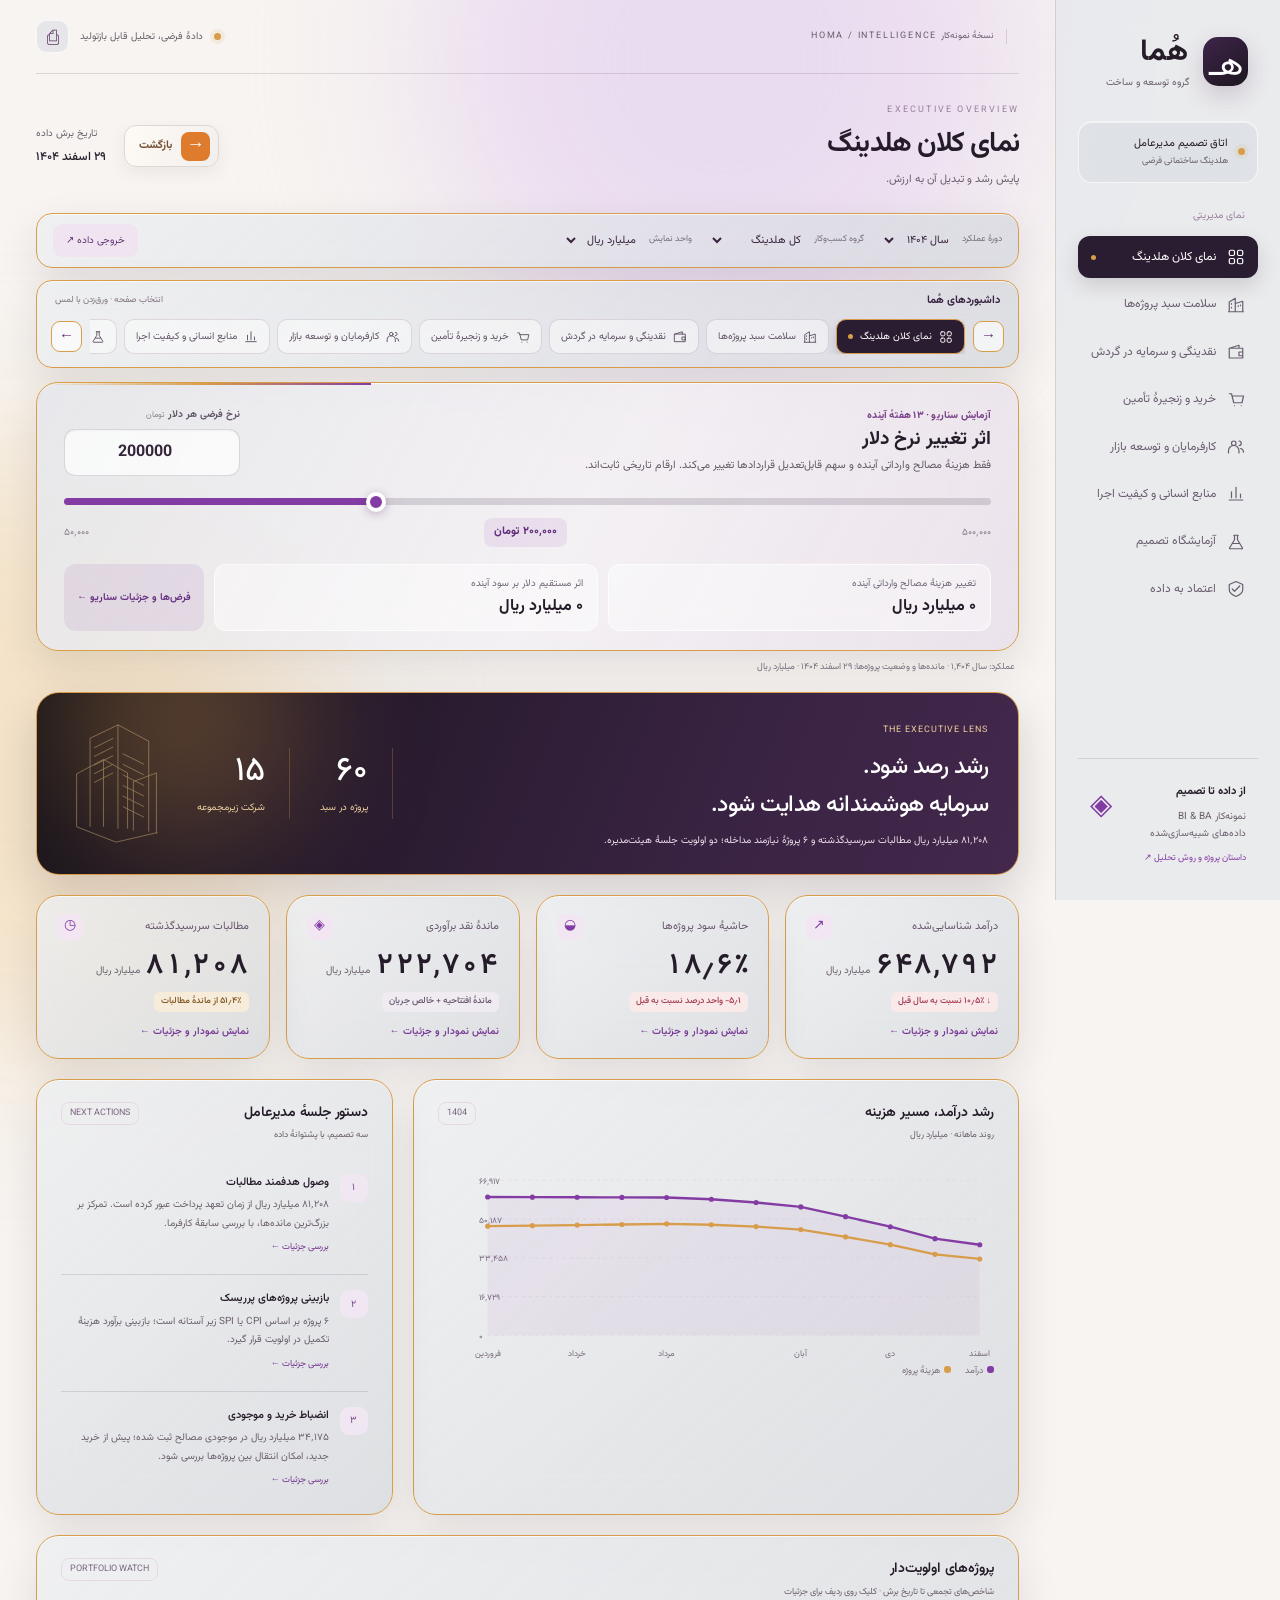
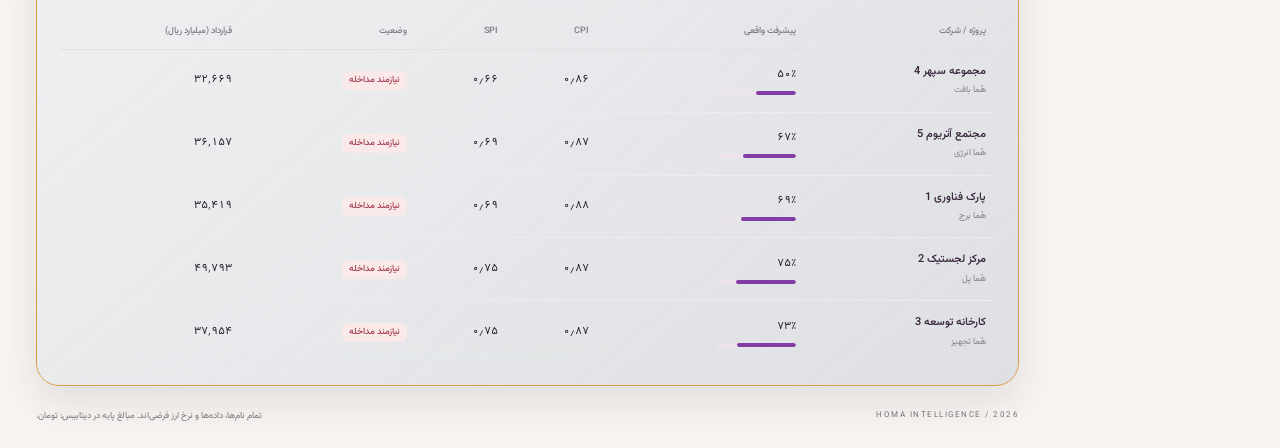
==== commit 2ccd2a1e: "Add interactive dashboard navigation rail" ====
--- a/index.html
+++ b/index.html
@@ -1,6 +1,6 @@
 <!doctype html>
 <html lang="fa" dir="rtl">
-<head><meta charset="utf-8"><meta name="viewport" content="width=device-width,initial-scale=1"><title>هُما | اتاق تصمیم مدیرعامل</title><link rel="stylesheet" href="style.css?v=894843d9fea6"><link rel="stylesheet" href="lotus-theme.css?v=0ac6d4d0338f"></head>
+<head><meta charset="utf-8"><meta name="viewport" content="width=device-width,initial-scale=1"><title>هُما | اتاق تصمیم مدیرعامل</title><link rel="stylesheet" href="style.css?v=894843d9fea6"><link rel="stylesheet" href="lotus-theme.css?v=afa1afb61720"></head>
 <body>
 <div class="ambient a1"></div><div class="ambient a2"></div>
 <aside class="sidebar">
@@ -9,6 +9,9 @@
  <div class="nav-label">نمای مدیریتی</div><nav id="nav"></nav>
  <div class="sidebar-bottom"><span class="mini-orbit">◈</span><strong>از داده تا تصمیم</strong><p>نمونه‌کار BI & BA<br>داده‌های شبیه‌سازی‌شده</p><a href="CASE-STUDY.html" target="_blank">داستان پروژه و روش تحلیل ↗</a></div>
 </aside>
+<div class="mobile-topbar"><a class="mobile-brand" href="#overview"><span class="brand-mark">هـ</span><span>هُما <small>داشبورد مدیریتی</small></span></a><button type="button" class="menu-toggle" id="menu-toggle" aria-label="باز کردن فهرست داشبوردها" aria-controls="mobile-menu" aria-expanded="false"><span></span><span></span><span></span></button></div>
+<div class="mobile-menu-backdrop" id="mobile-menu-backdrop" hidden></div>
+<aside class="mobile-menu" id="mobile-menu" aria-label="فهرست داشبوردها" hidden><div class="mobile-menu-head"><strong>داشبوردهای هُما</strong><button type="button" id="menu-close" aria-label="بستن فهرست">×</button></div><p>صفحهٔ موردنظر را انتخاب کنید</p><nav id="mobile-nav"></nav><a class="mobile-case-link" href="CASE-STUDY.html">داستان پروژه و روش تحلیل ←</a></aside>
 <main>
  <header><div class="breadcrumbs">HOMA / INTELLIGENCE <span>نسخهٔ نمونه‌کار</span></div><div class="header-actions"><span class="live-dot"></span>دادهٔ فرضی، تحلیل قابل بازتولید <button class="icon-btn" id="print" title="چاپ گزارش" aria-label="چاپ گزارش">⎙</button></div></header>
  <section class="page-heading"><div><div id="eyebrow" class="eyebrow">EXECUTIVE OVERVIEW</div><h1 id="title">نمای کلان هلدینگ</h1><p id="subtitle">پایش رشد و تبدیل آن به ارزش.</p></div><div class="heading-side"><button type="button" class="page-back" id="page-back" aria-label="بازگشت"><span class="page-back-icon" aria-hidden="true">→</span><span>بازگشت</span></button><div class="date-badge"><span>تاریخ برش داده</span><strong>۲۹ اسفند ۱۴۰۴</strong></div></div></section>
@@ -18,7 +21,8 @@
   <label>واحد نمایش<select id="unit"><option value="irr" selected>میلیارد ریال</option><option value="bn">میلیارد تومان</option><option value="hem">همت</option></select></label>
   <button class="export-btn" id="export">خروجی داده ↗</button>
  </section>
- <section class="fx-panel glass" aria-label="تغییر نرخ فرضی دلار">
+ <section class="dashboard-rail glass" aria-label="دسترسی سریع به داشبوردهای هُما"><div class="rail-head"><strong>داشبوردهای هُما</strong><span>انتخاب صفحه · ورق‌زدن با لمس</span></div><div class="rail-row"><button type="button" class="rail-arrow" id="rail-prev" aria-label="نمایش صفحه‌های قبلی">→</button><nav id="dashboard-rail-nav"></nav><button type="button" class="rail-arrow" id="rail-next" aria-label="نمایش صفحه‌های بعدی">←</button></div></section>
+ <section class="fx-panel glass" id="fx-panel" aria-label="تغییر نرخ فرضی دلار">
   <div class="fx-heading">
    <div class="fx-copy"><span class="fx-kicker">آزمایش سناریو · ۱۳ هفتهٔ آینده</span><strong>اثر تغییر نرخ دلار</strong><p>فقط هزینهٔ مصالح وارداتی آینده و سهم قابل‌تعدیل قراردادها تغییر می‌کند. ارقام تاریخی ثابت‌اند.</p></div>
    <label class="fx-entry"><span>نرخ فرضی هر دلار <small>تومان</small></span><input id="fx" type="number" value="200000" min="50000" max="500000" step="1000" inputmode="numeric" aria-label="نرخ فرضی دلار به تومان"></label>
@@ -33,6 +37,6 @@
 <div class="drawer-backdrop" id="backdrop" hidden></div><aside class="drawer" id="drawer" aria-label="جزئیات پروژه" hidden><button class="close" id="close-drawer" aria-label="بستن">×</button><div id="drawer-body"></div></aside>
 <div id="toast" role="status"></div><div id="tooltip" class="tooltip" hidden></div>
 <script>window.setTimeout(function(){var el=document.getElementById('load-state-message');if(el)el.textContent='بارگذاری بیش از حد معمول طول کشیده است. اتصال را بررسی کنید و «تلاش دوباره» را بزنید.'},12000);window.addEventListener('error',function(e){if(e.target&&e.target.tagName==='SCRIPT'||e.message){var el=document.getElementById('load-state-message');if(el)el.textContent='بارگذاری داشبورد کامل نشد. لطفاً «تلاش دوباره» را بزنید.'}},true);</script>
-<script src="data.js?v=3abb11d0d2f3"></script><script src="metric-details.js?v=a6d31afb1f61"></script><script src="app.js?v=4e5866497d7a"></script>
+<script src="data.js?v=3abb11d0d2f3"></script><script src="metric-details.js?v=a6d31afb1f61"></script><script src="app.js?v=6228c1dfac1a"></script>
 </body></html>
 
--- a/lotus-theme.css
+++ b/lotus-theme.css
@@ -35,6 +35,22 @@
 }
 .filterbar label { color: #786f79; }
 .filterbar select, .filterbar input { color: #39243d; }
+.dashboard-rail { margin-top: 12px; padding: 11px 14px 13px; border-radius: 16px; }
+.rail-head { display: flex; align-items: center; justify-content: space-between; gap: 12px; margin: 0 4px 9px; }
+.rail-head strong { color: #392343; font-size: 11px; }
+.rail-head span { color: #807481; font-size: 9px; }
+.rail-row { display: flex; align-items: center; gap: 8px; min-width: 0; }
+#dashboard-rail-nav { display: flex; flex: 1; gap: 7px; min-width: 0; overflow-x: auto; overflow-y: hidden; scrollbar-width: none; overscroll-behavior-inline: contain; }
+#dashboard-rail-nav::-webkit-scrollbar { display: none; }
+#dashboard-rail-nav a { display: inline-flex; flex: 0 0 auto; align-items: center; gap: 7px; padding: 8px 11px; border: 1px solid rgba(115, 79, 119, .19); border-radius: 10px; background: rgba(255, 255, 255, .45); color: #5e5263; font-size: 10px; white-space: nowrap; transition: background .22s ease, color .22s ease, transform .22s ease, box-shadow .22s ease; }
+#dashboard-rail-nav a svg { display: block; width: 14px; height: 14px; flex: 0 0 14px; }
+#dashboard-rail-nav a:hover { background: #f4eaf5; color: #65317d; transform: translateY(-1px); }
+#dashboard-rail-nav a.active { background: #2a1c31; border-color: #d79d4b; color: #fff; box-shadow: 0 5px 12px rgba(42, 28, 49, .18); animation: rail-select .25s ease-out; }
+#dashboard-rail-nav a.active::after { width: 5px; height: 5px; margin-right: 0; background: #d79d4b; }
+.rail-arrow { display: grid; flex: 0 0 31px; place-items: center; width: 31px; height: 31px; padding: 0; border: 1px solid #d79d4b; border-radius: 9px; background: rgba(255, 255, 255, .64); color: #65317d; font-size: 15px; line-height: 1; }
+.rail-arrow:hover { background: #fff0df; }
+@keyframes rail-select { from { transform: scale(1.05); } to { transform: scale(1); } }
+@media(prefers-reduced-motion:reduce) { #dashboard-rail-nav a { transition: none; } #dashboard-rail-nav a.active { animation: none; } }
 .fx-panel { position: relative; overflow: hidden; margin-top: 14px; padding: 23px 27px 19px; border-radius: 22px; background: linear-gradient(120deg, rgba(229, 231, 236, .88), rgba(242, 239, 244, .78) 55%, rgba(230, 220, 233, .76)); }
 .fx-panel::before { content: ''; position: absolute; inset: 0 auto auto 0; width: 34%; height: 2px; background: linear-gradient(90deg, transparent, #d79d4b, #833ca3); }
 .fx-heading { display: flex; align-items: center; justify-content: space-between; gap: 28px; }
@@ -145,8 +161,34 @@
 .metric-method h3 { font-size: 12px; margin: 0 0 5px; }
 .metric-method p { font-size: 11px; line-height: 1.9; color: var(--muted); margin: 0; }
 .metric-method a { font-size: 11px; color: #763894; white-space: nowrap; }
+.mobile-topbar { display: none; }
+@media(min-width:801px) { .mobile-menu, .mobile-menu-backdrop { display: none !important; } }
 @media(max-width:800px) {
-  .sidebar { background: rgba(230, 232, 236, .94); }
+  .sidebar { display: none; }
+  main header { display: none; }
+  .mobile-topbar { position: sticky; top: 0; z-index: 40; display: flex; align-items: center; justify-content: space-between; min-height: 62px; padding: 8px 16px; background: rgba(244, 241, 239, .94); border-bottom: 1px solid #d79d4b; box-shadow: 0 8px 22px rgba(44, 31, 48, .08); backdrop-filter: blur(20px); -webkit-backdrop-filter: blur(20px); }
+  .mobile-brand { display: flex; align-items: center; gap: 9px; color: var(--ink); font-size: 20px; font-weight: 700; line-height: 1.2; }
+  .mobile-brand .brand-mark { width: 31px; height: 34px; border-radius: 10px; font-size: 23px; }
+  .mobile-brand small { display: block; color: var(--muted); font-size: 9px; font-weight: 400; }
+  .menu-toggle { display: flex; flex-direction: column; justify-content: center; gap: 4px; width: 43px; height: 43px; padding: 10px; border: 1px solid #d79d4b; border-radius: 12px; background: rgba(255, 255, 255, .62); }
+  .menu-toggle span { display: block; height: 2px; width: 100%; border-radius: 2px; background: #392343; }
+  .mobile-menu-backdrop { position: fixed; inset: 0; z-index: 69; background: rgba(24, 17, 30, .56); }
+  .mobile-menu { position: fixed; inset: 0 auto 0 0; z-index: 70; display: flex; flex-direction: column; width: min(90vw, 390px); padding: 22px 20px max(22px, env(safe-area-inset-bottom)); overflow-y: auto; background: #1f1a2b; border-right: 2px solid #d79d4b; color: #f7f2ee; box-shadow: 18px 0 55px rgba(25, 15, 28, .28); }
+  .mobile-menu-head { display: flex; align-items: center; justify-content: space-between; gap: 15px; font-size: 19px; }
+  .mobile-menu-head button { width: 38px; height: 38px; border: 1px solid rgba(255, 255, 255, .25); border-radius: 11px; background: transparent; color: #f7f2ee; font-size: 26px; line-height: 1; }
+  .mobile-menu > p { margin: 5px 0 15px; color: #c8bdca; font-size: 11px; }
+  .mobile-menu nav { display: flex; flex-direction: column; gap: 0; overflow: visible; }
+  .mobile-menu nav a { display: flex; align-items: center; gap: 12px; width: 100%; padding: 13px 11px; border-bottom: 1px solid rgba(255, 255, 255, .14); border-radius: 0; color: #f5edf5; font-size: 13px; white-space: normal; }
+  .mobile-menu nav a svg { display: block; width: 18px; height: 18px; flex: 0 0 18px; }
+  .mobile-menu nav a.active { background: rgba(215, 157, 75, .16); color: #f7d8a7; box-shadow: none; }
+  .mobile-menu nav a.active::after { display: none; }
+  .mobile-case-link { display: block; margin-top: auto; padding: 17px 11px 0; color: #e8bc7e; font-size: 11px; }
+  body.mobile-menu-open { overflow: hidden; }
+  .dashboard-rail { padding: 11px; }
+  .rail-head strong { font-size: 12px; }
+  .rail-head span { font-size: 9px; }
+  #dashboard-rail-nav a { padding: 9px 10px; font-size: 11px; }
+  .rail-arrow { flex-basis: 34px; width: 34px; height: 34px; }
   .fx-panel { padding: 19px 17px; }
   .fx-heading { align-items: stretch; flex-direction: column; gap: 15px; }
   .fx-heading strong { font-size: 17px; }
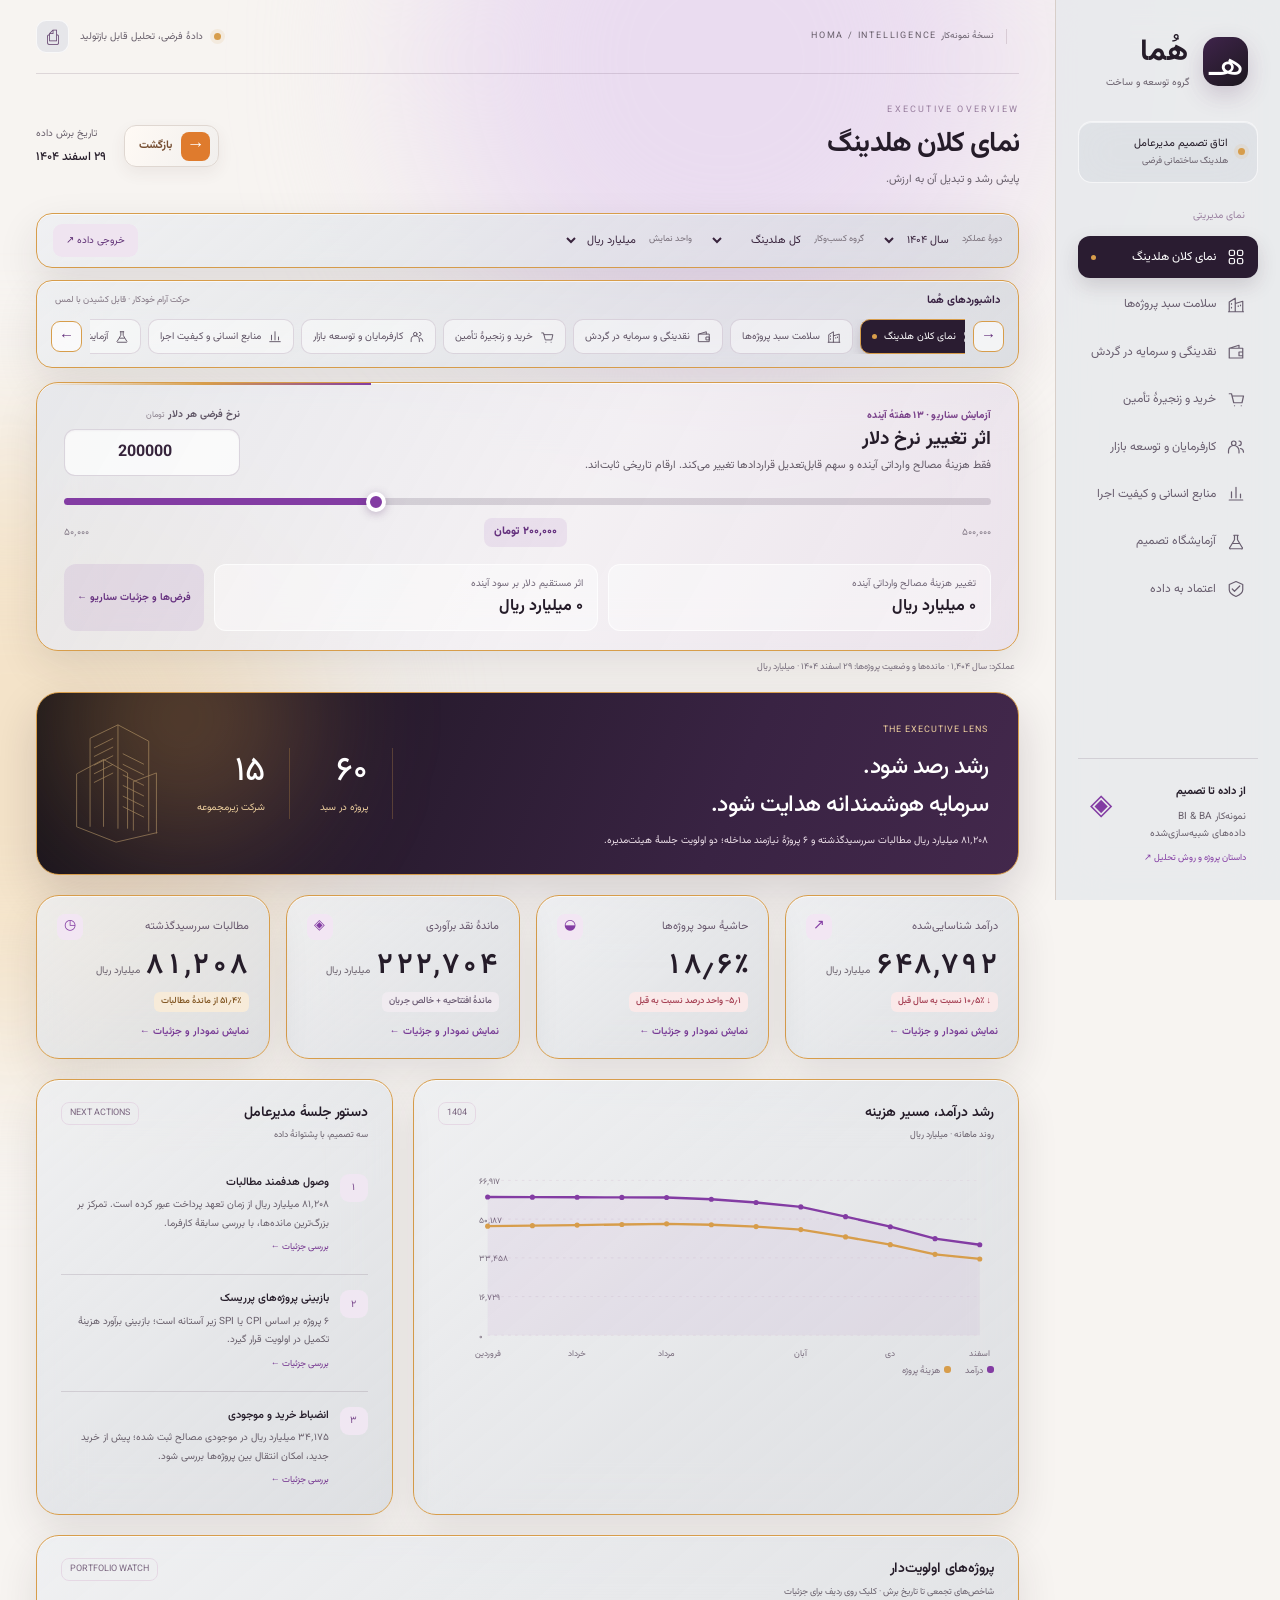
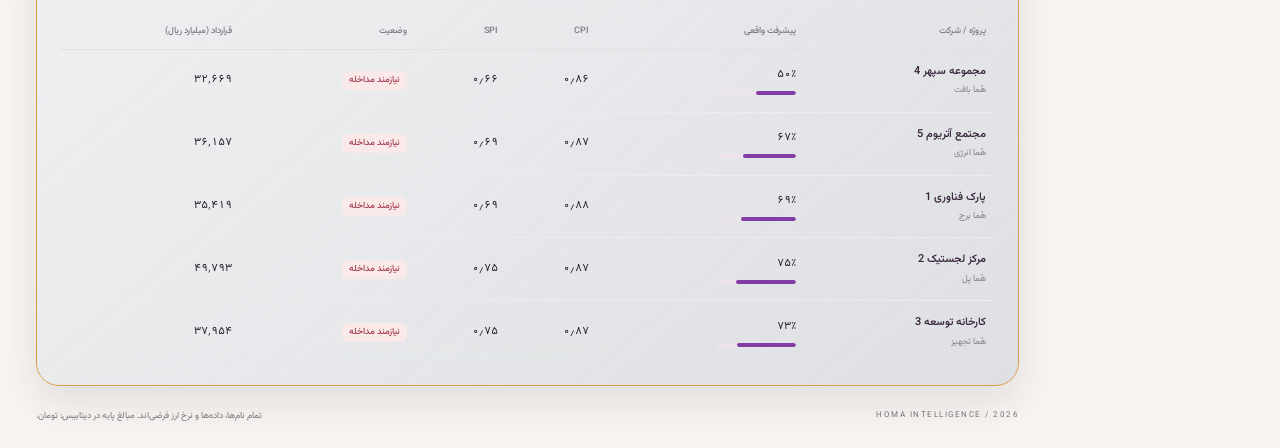
==== commit 94d24539: "Auto-scroll dashboard navigation rail gently" ====
--- a/index.html
+++ b/index.html
@@ -21,7 +21,7 @@
   <label>واحد نمایش<select id="unit"><option value="irr" selected>میلیارد ریال</option><option value="bn">میلیارد تومان</option><option value="hem">همت</option></select></label>
   <button class="export-btn" id="export">خروجی داده ↗</button>
  </section>
- <section class="dashboard-rail glass" aria-label="دسترسی سریع به داشبوردهای هُما"><div class="rail-head"><strong>داشبوردهای هُما</strong><span>انتخاب صفحه · ورق‌زدن با لمس</span></div><div class="rail-row"><button type="button" class="rail-arrow" id="rail-prev" aria-label="نمایش صفحه‌های قبلی">→</button><nav id="dashboard-rail-nav"></nav><button type="button" class="rail-arrow" id="rail-next" aria-label="نمایش صفحه‌های بعدی">←</button></div></section>
+ <section class="dashboard-rail glass" aria-label="دسترسی سریع به داشبوردهای هُما"><div class="rail-head"><strong>داشبوردهای هُما</strong><span>حرکت آرام خودکار · قابل کشیدن با لمس</span></div><div class="rail-row"><button type="button" class="rail-arrow" id="rail-prev" aria-label="نمایش صفحه‌های قبلی">→</button><nav id="dashboard-rail-nav"></nav><button type="button" class="rail-arrow" id="rail-next" aria-label="نمایش صفحه‌های بعدی">←</button></div></section>
  <section class="fx-panel glass" id="fx-panel" aria-label="تغییر نرخ فرضی دلار">
   <div class="fx-heading">
    <div class="fx-copy"><span class="fx-kicker">آزمایش سناریو · ۱۳ هفتهٔ آینده</span><strong>اثر تغییر نرخ دلار</strong><p>فقط هزینهٔ مصالح وارداتی آینده و سهم قابل‌تعدیل قراردادها تغییر می‌کند. ارقام تاریخی ثابت‌اند.</p></div>
@@ -37,6 +37,6 @@
 <div class="drawer-backdrop" id="backdrop" hidden></div><aside class="drawer" id="drawer" aria-label="جزئیات پروژه" hidden><button class="close" id="close-drawer" aria-label="بستن">×</button><div id="drawer-body"></div></aside>
 <div id="toast" role="status"></div><div id="tooltip" class="tooltip" hidden></div>
 <script>window.setTimeout(function(){var el=document.getElementById('load-state-message');if(el)el.textContent='بارگذاری بیش از حد معمول طول کشیده است. اتصال را بررسی کنید و «تلاش دوباره» را بزنید.'},12000);window.addEventListener('error',function(e){if(e.target&&e.target.tagName==='SCRIPT'||e.message){var el=document.getElementById('load-state-message');if(el)el.textContent='بارگذاری داشبورد کامل نشد. لطفاً «تلاش دوباره» را بزنید.'}},true);</script>
-<script src="data.js?v=3abb11d0d2f3"></script><script src="metric-details.js?v=a6d31afb1f61"></script><script src="app.js?v=6228c1dfac1a"></script>
+<script src="data.js?v=3abb11d0d2f3"></script><script src="metric-details.js?v=a6d31afb1f61"></script><script src="app.js?v=9ccff43c0b98"></script>
 </body></html>
 
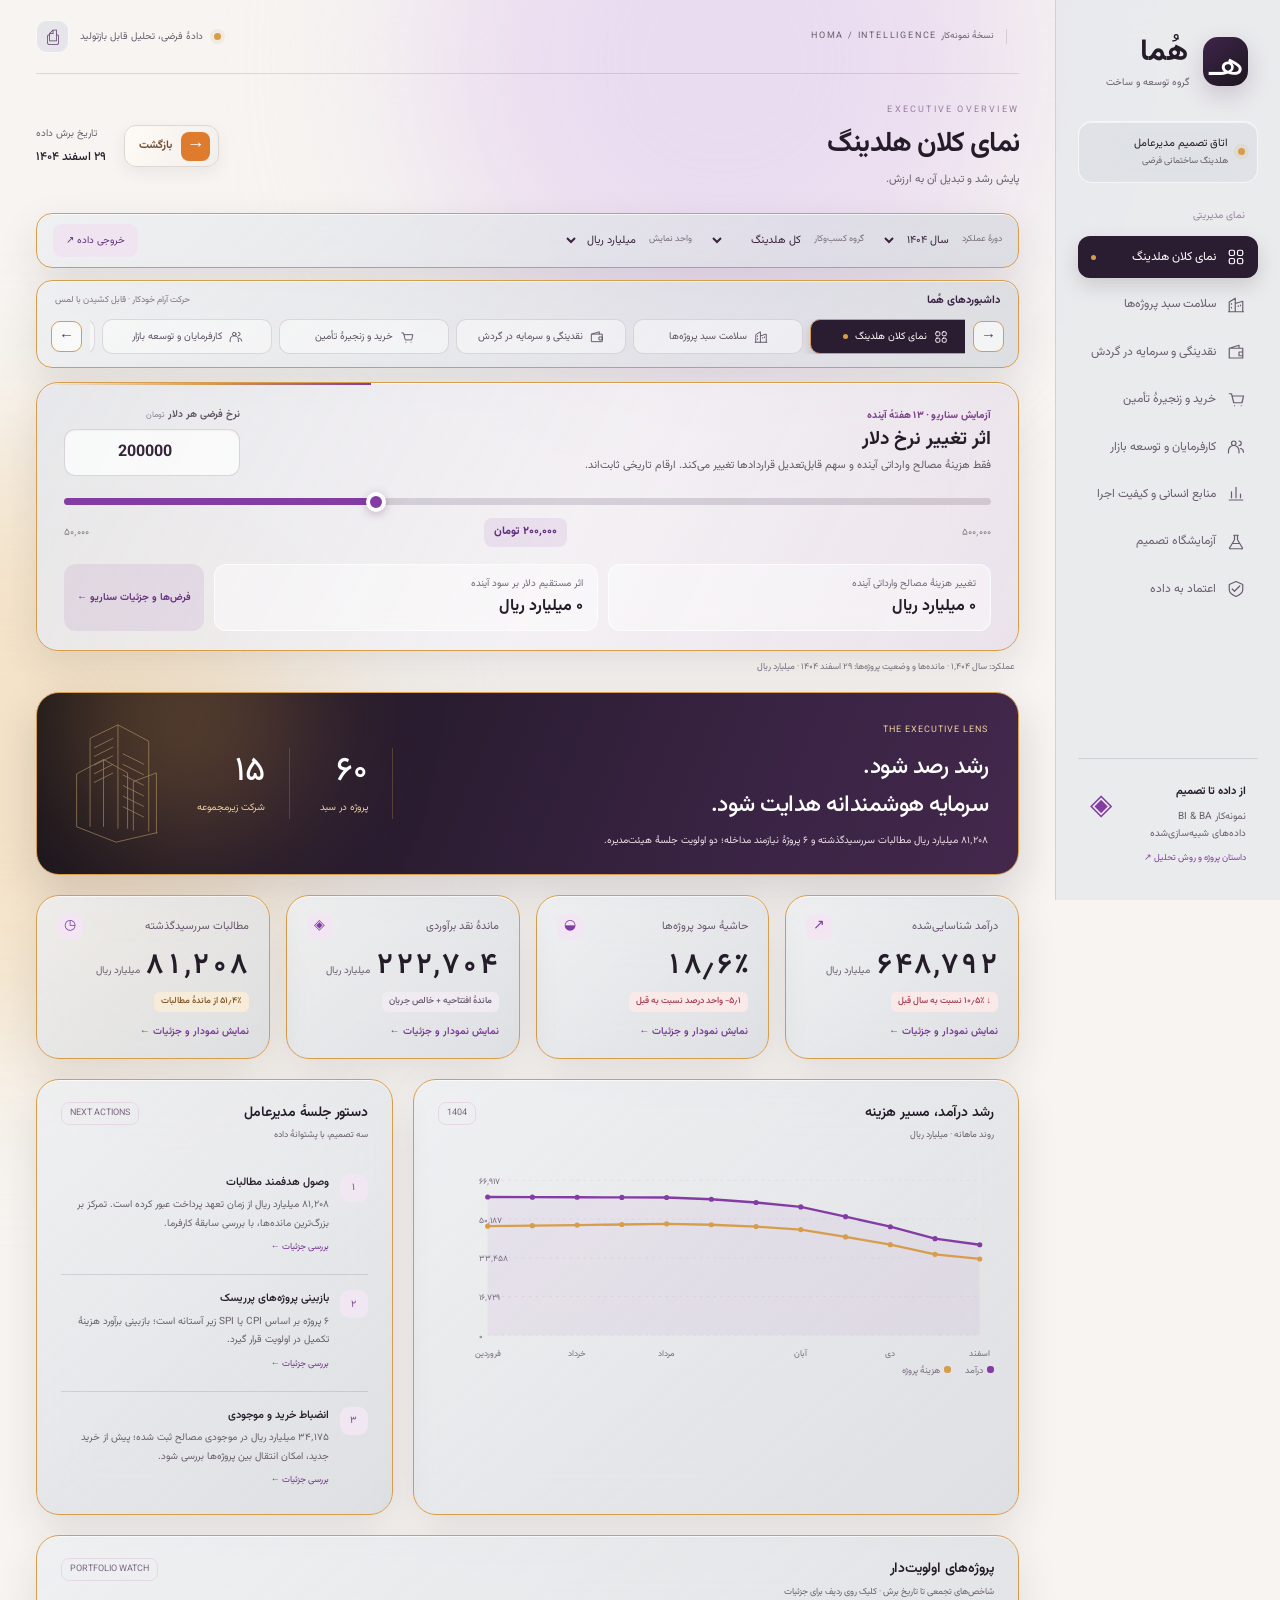
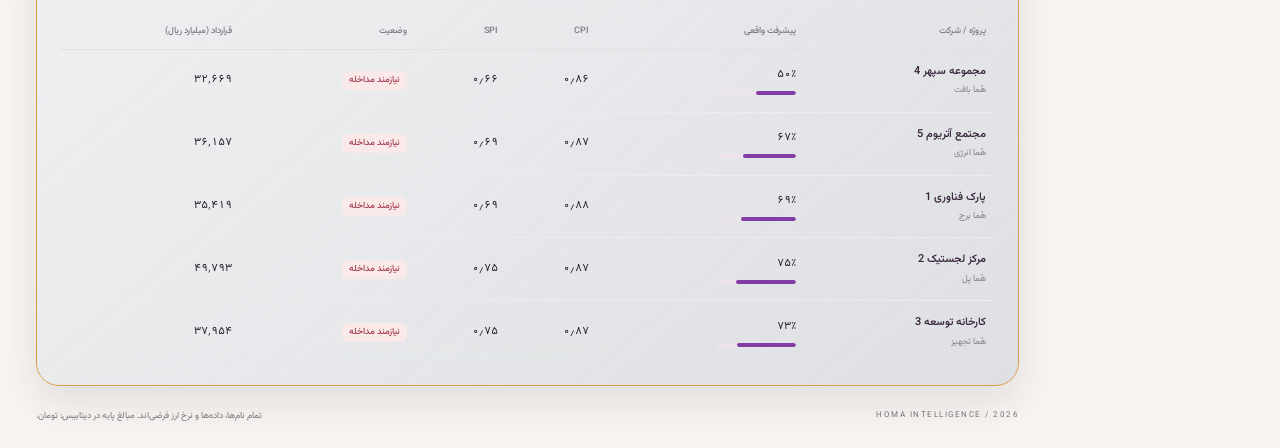
==== commit 4374aa13: "Keep navigation rail moving on desktop" ====
--- a/index.html
+++ b/index.html
@@ -1,6 +1,6 @@
 <!doctype html>
 <html lang="fa" dir="rtl">
-<head><meta charset="utf-8"><meta name="viewport" content="width=device-width,initial-scale=1"><title>هُما | اتاق تصمیم مدیرعامل</title><link rel="stylesheet" href="style.css?v=894843d9fea6"><link rel="stylesheet" href="lotus-theme.css?v=afa1afb61720"></head>
+<head><meta charset="utf-8"><meta name="viewport" content="width=device-width,initial-scale=1"><title>هُما | اتاق تصمیم مدیرعامل</title><link rel="stylesheet" href="style.css?v=894843d9fea6"><link rel="stylesheet" href="lotus-theme.css?v=a81bd34602dd"></head>
 <body>
 <div class="ambient a1"></div><div class="ambient a2"></div>
 <aside class="sidebar">
--- a/lotus-theme.css
+++ b/lotus-theme.css
@@ -50,6 +50,11 @@
 .rail-arrow { display: grid; flex: 0 0 31px; place-items: center; width: 31px; height: 31px; padding: 0; border: 1px solid #d79d4b; border-radius: 9px; background: rgba(255, 255, 255, .64); color: #65317d; font-size: 15px; line-height: 1; }
 .rail-arrow:hover { background: #fff0df; }
 @keyframes rail-select { from { transform: scale(1.05); } to { transform: scale(1); } }
+@media(min-width:801px) {
+  .rail-row { justify-content: center; }
+  #dashboard-rail-nav { max-width: 1150px; }
+  #dashboard-rail-nav a { min-width: 170px; justify-content: center; }
+}
 @media(prefers-reduced-motion:reduce) { #dashboard-rail-nav a { transition: none; } #dashboard-rail-nav a.active { animation: none; } }
 .fx-panel { position: relative; overflow: hidden; margin-top: 14px; padding: 23px 27px 19px; border-radius: 22px; background: linear-gradient(120deg, rgba(229, 231, 236, .88), rgba(242, 239, 244, .78) 55%, rgba(230, 220, 233, .76)); }
 .fx-panel::before { content: ''; position: absolute; inset: 0 auto auto 0; width: 34%; height: 2px; background: linear-gradient(90deg, transparent, #d79d4b, #833ca3); }
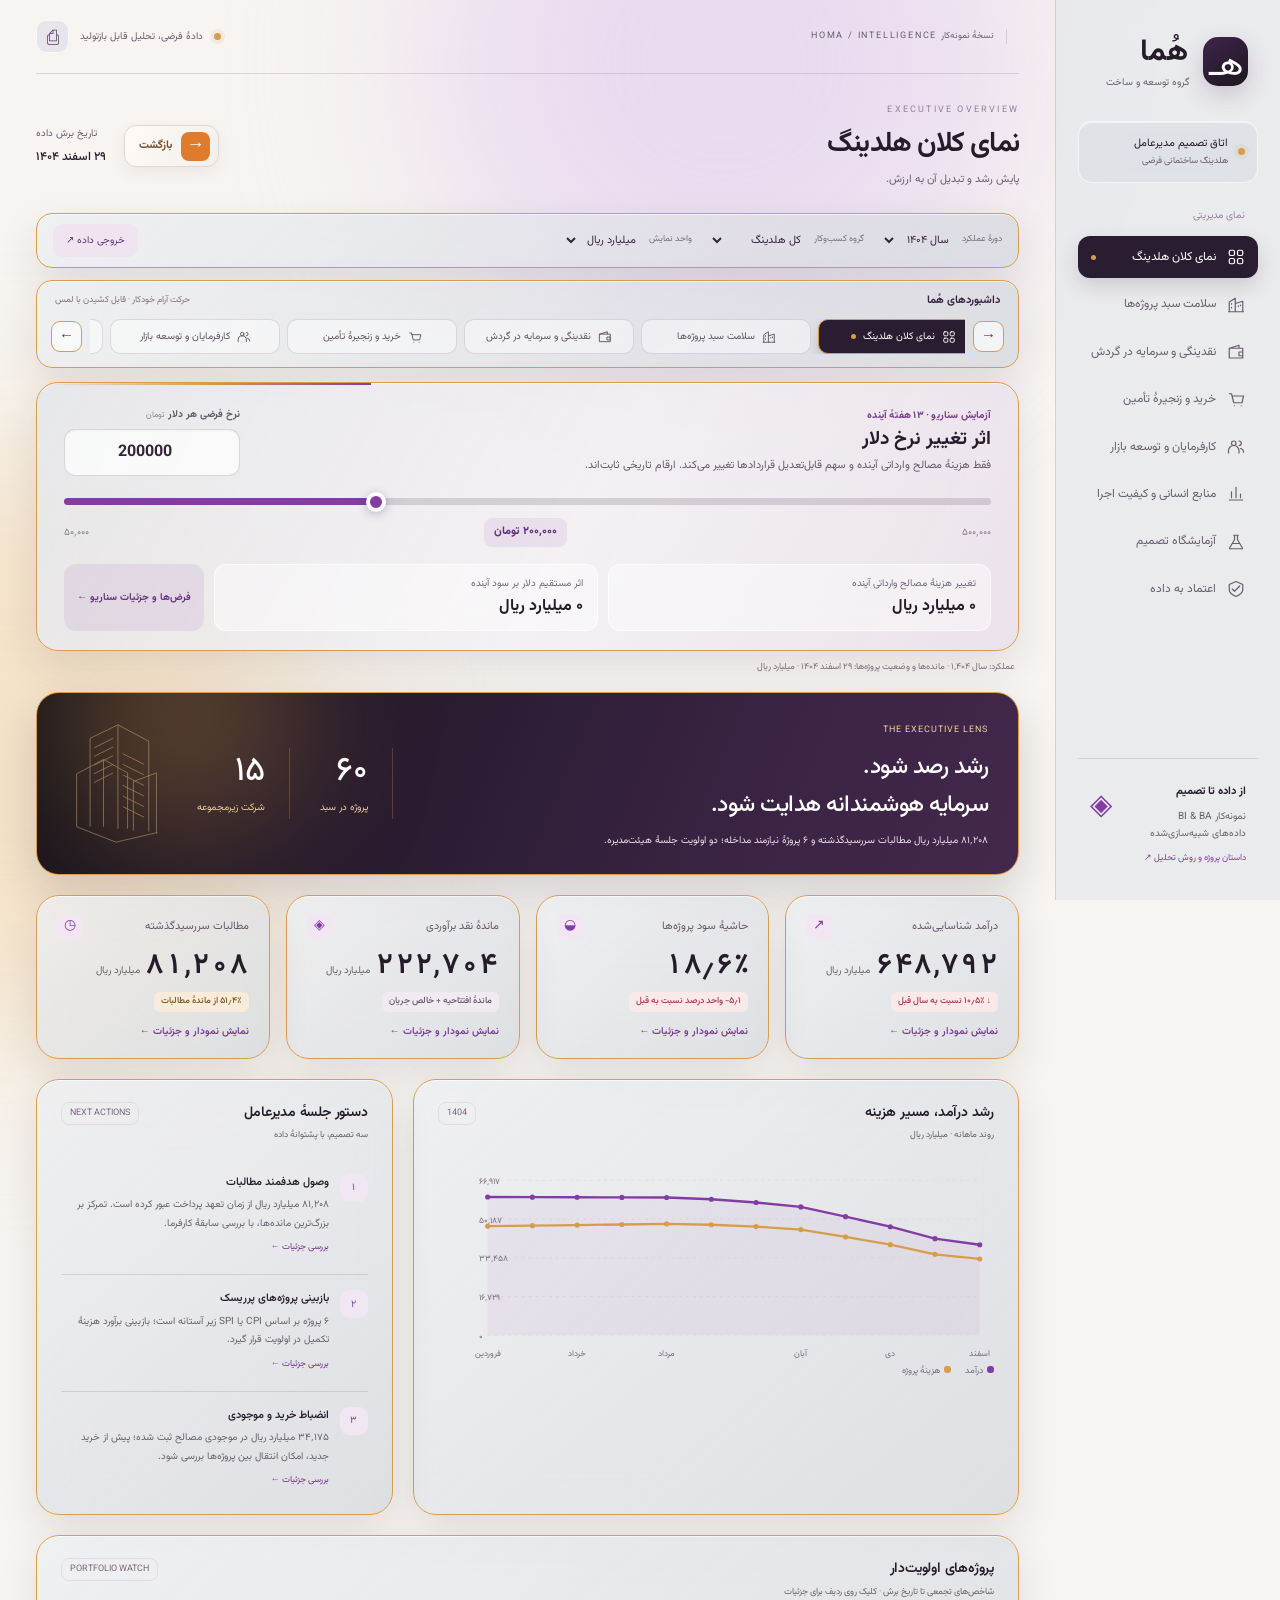
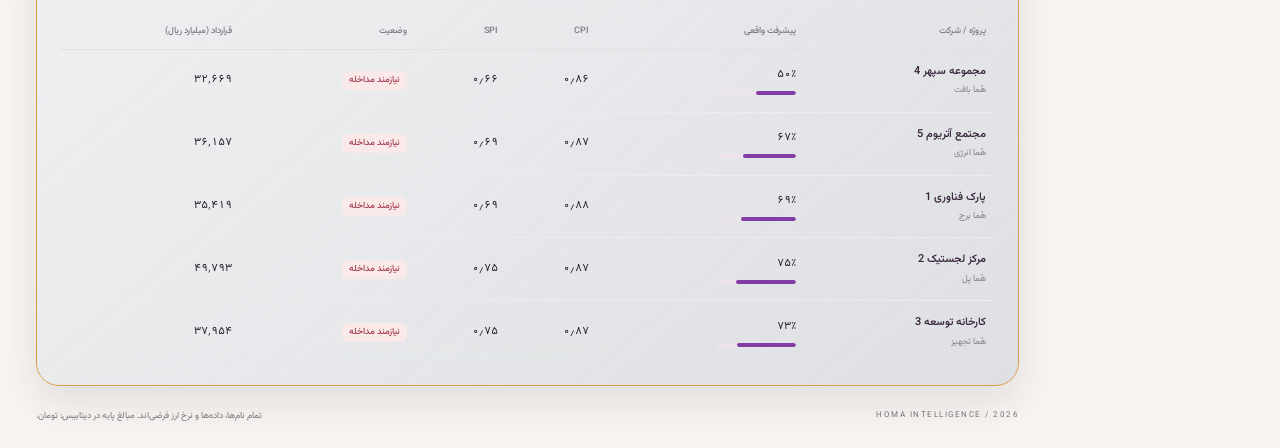
==== commit e639d10d: "Keep desktop rail moving while hovered" ====
--- a/index.html
+++ b/index.html
@@ -37,6 +37,6 @@
 <div class="drawer-backdrop" id="backdrop" hidden></div><aside class="drawer" id="drawer" aria-label="جزئیات پروژه" hidden><button class="close" id="close-drawer" aria-label="بستن">×</button><div id="drawer-body"></div></aside>
 <div id="toast" role="status"></div><div id="tooltip" class="tooltip" hidden></div>
 <script>window.setTimeout(function(){var el=document.getElementById('load-state-message');if(el)el.textContent='بارگذاری بیش از حد معمول طول کشیده است. اتصال را بررسی کنید و «تلاش دوباره» را بزنید.'},12000);window.addEventListener('error',function(e){if(e.target&&e.target.tagName==='SCRIPT'||e.message){var el=document.getElementById('load-state-message');if(el)el.textContent='بارگذاری داشبورد کامل نشد. لطفاً «تلاش دوباره» را بزنید.'}},true);</script>
-<script src="data.js?v=3abb11d0d2f3"></script><script src="metric-details.js?v=a6d31afb1f61"></script><script src="app.js?v=9ccff43c0b98"></script>
+<script src="data.js?v=3abb11d0d2f3"></script><script src="metric-details.js?v=a6d31afb1f61"></script><script src="app.js?v=878428d5b18a"></script>
 </body></html>
 
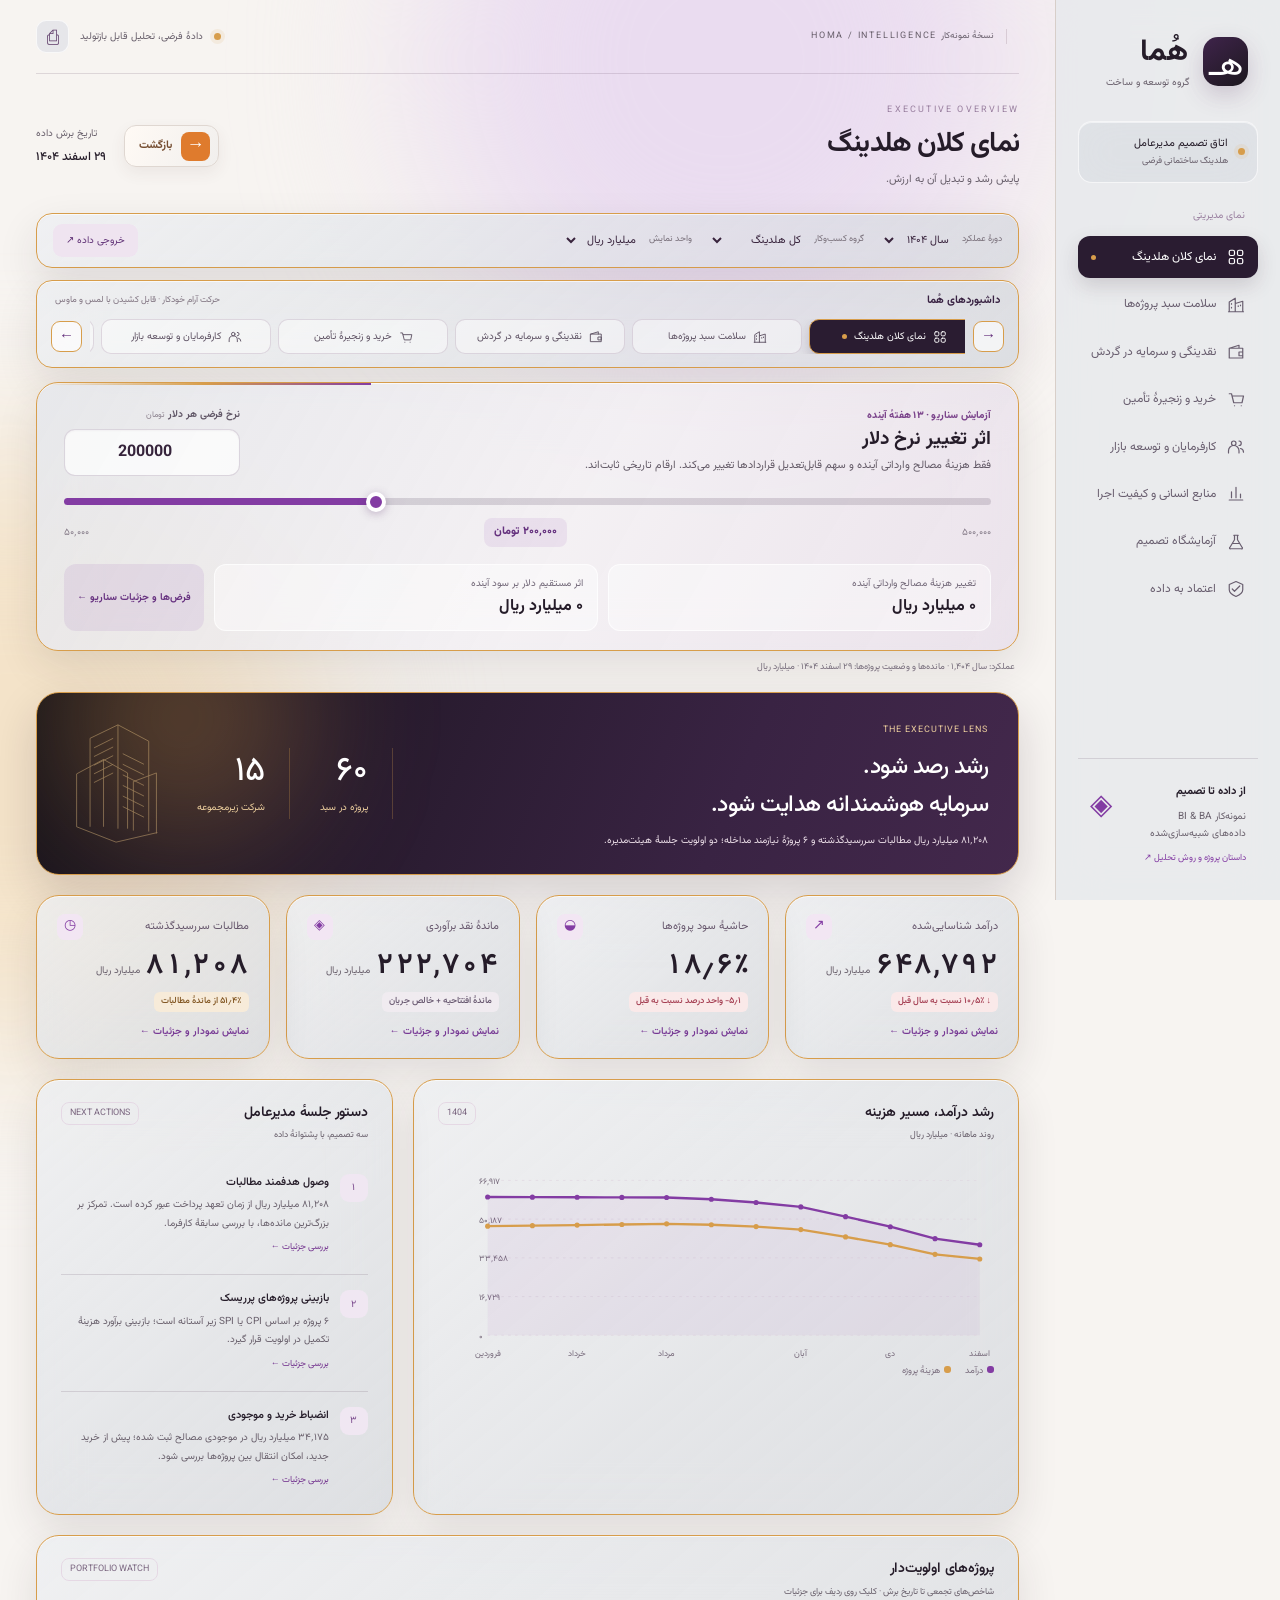
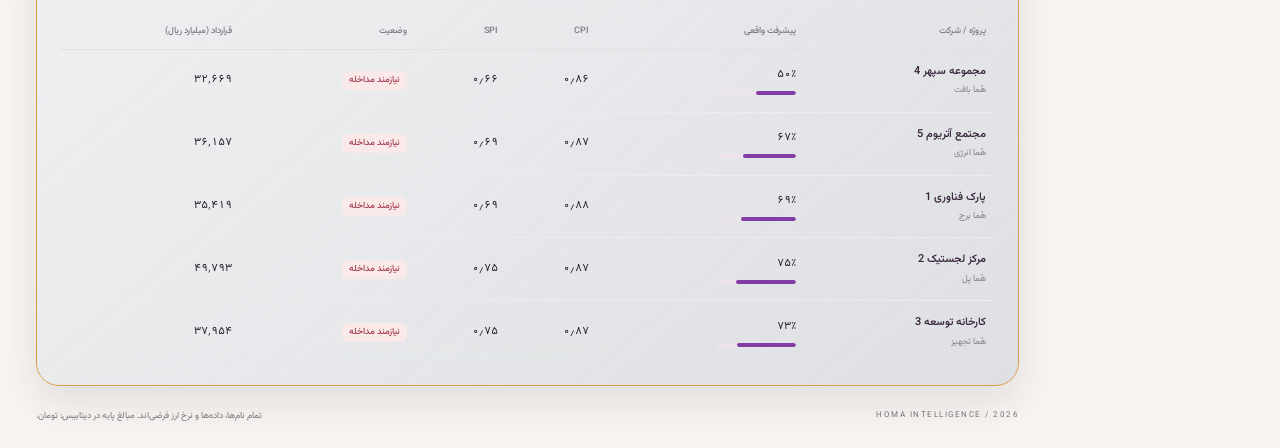
==== commit 9633ee96: "Make dashboard rail smooth, draggable, and self resuming" ====
--- a/index.html
+++ b/index.html
@@ -1,6 +1,6 @@
 <!doctype html>
 <html lang="fa" dir="rtl">
-<head><meta charset="utf-8"><meta name="viewport" content="width=device-width,initial-scale=1"><title>هُما | اتاق تصمیم مدیرعامل</title><link rel="stylesheet" href="style.css?v=894843d9fea6"><link rel="stylesheet" href="lotus-theme.css?v=a81bd34602dd"></head>
+<head><meta charset="utf-8"><meta name="viewport" content="width=device-width,initial-scale=1"><title>هُما | اتاق تصمیم مدیرعامل</title><link rel="stylesheet" href="style.css?v=894843d9fea6"><link rel="stylesheet" href="lotus-theme.css?v=e32cbbdc3481"></head>
 <body>
 <div class="ambient a1"></div><div class="ambient a2"></div>
 <aside class="sidebar">
@@ -21,7 +21,7 @@
   <label>واحد نمایش<select id="unit"><option value="irr" selected>میلیارد ریال</option><option value="bn">میلیارد تومان</option><option value="hem">همت</option></select></label>
   <button class="export-btn" id="export">خروجی داده ↗</button>
  </section>
- <section class="dashboard-rail glass" aria-label="دسترسی سریع به داشبوردهای هُما"><div class="rail-head"><strong>داشبوردهای هُما</strong><span>حرکت آرام خودکار · قابل کشیدن با لمس</span></div><div class="rail-row"><button type="button" class="rail-arrow" id="rail-prev" aria-label="نمایش صفحه‌های قبلی">→</button><nav id="dashboard-rail-nav"></nav><button type="button" class="rail-arrow" id="rail-next" aria-label="نمایش صفحه‌های بعدی">←</button></div></section>
+ <section class="dashboard-rail glass" aria-label="دسترسی سریع به داشبوردهای هُما"><div class="rail-head"><strong>داشبوردهای هُما</strong><span>حرکت آرام خودکار · قابل کشیدن با لمس و ماوس</span></div><div class="rail-row"><button type="button" class="rail-arrow" id="rail-prev" aria-label="نمایش صفحه‌های قبلی">→</button><nav id="dashboard-rail-nav"></nav><button type="button" class="rail-arrow" id="rail-next" aria-label="نمایش صفحه‌های بعدی">←</button></div></section>
  <section class="fx-panel glass" id="fx-panel" aria-label="تغییر نرخ فرضی دلار">
   <div class="fx-heading">
    <div class="fx-copy"><span class="fx-kicker">آزمایش سناریو · ۱۳ هفتهٔ آینده</span><strong>اثر تغییر نرخ دلار</strong><p>فقط هزینهٔ مصالح وارداتی آینده و سهم قابل‌تعدیل قراردادها تغییر می‌کند. ارقام تاریخی ثابت‌اند.</p></div>
@@ -37,6 +37,6 @@
 <div class="drawer-backdrop" id="backdrop" hidden></div><aside class="drawer" id="drawer" aria-label="جزئیات پروژه" hidden><button class="close" id="close-drawer" aria-label="بستن">×</button><div id="drawer-body"></div></aside>
 <div id="toast" role="status"></div><div id="tooltip" class="tooltip" hidden></div>
 <script>window.setTimeout(function(){var el=document.getElementById('load-state-message');if(el)el.textContent='بارگذاری بیش از حد معمول طول کشیده است. اتصال را بررسی کنید و «تلاش دوباره» را بزنید.'},12000);window.addEventListener('error',function(e){if(e.target&&e.target.tagName==='SCRIPT'||e.message){var el=document.getElementById('load-state-message');if(el)el.textContent='بارگذاری داشبورد کامل نشد. لطفاً «تلاش دوباره» را بزنید.'}},true);</script>
-<script src="data.js?v=3abb11d0d2f3"></script><script src="metric-details.js?v=a6d31afb1f61"></script><script src="app.js?v=878428d5b18a"></script>
+<script src="data.js?v=3abb11d0d2f3"></script><script src="metric-details.js?v=a6d31afb1f61"></script><script src="app.js?v=351d601d3f06"></script>
 </body></html>
 
--- a/lotus-theme.css
+++ b/lotus-theme.css
@@ -40,7 +40,8 @@
 .rail-head strong { color: #392343; font-size: 11px; }
 .rail-head span { color: #807481; font-size: 9px; }
 .rail-row { display: flex; align-items: center; gap: 8px; min-width: 0; }
-#dashboard-rail-nav { display: flex; flex: 1; gap: 7px; min-width: 0; overflow-x: auto; overflow-y: hidden; scrollbar-width: none; overscroll-behavior-inline: contain; }
+#dashboard-rail-nav { display: flex; flex: 1; gap: 7px; min-width: 0; overflow-x: auto; overflow-y: hidden; scrollbar-width: none; overscroll-behavior-inline: contain; cursor: grab; user-select: none; -webkit-user-select: none; }
+#dashboard-rail-nav.is-dragging, #dashboard-rail-nav.is-dragging a { cursor: grabbing; }
 #dashboard-rail-nav::-webkit-scrollbar { display: none; }
 #dashboard-rail-nav a { display: inline-flex; flex: 0 0 auto; align-items: center; gap: 7px; padding: 8px 11px; border: 1px solid rgba(115, 79, 119, .19); border-radius: 10px; background: rgba(255, 255, 255, .45); color: #5e5263; font-size: 10px; white-space: nowrap; transition: background .22s ease, color .22s ease, transform .22s ease, box-shadow .22s ease; }
 #dashboard-rail-nav a svg { display: block; width: 14px; height: 14px; flex: 0 0 14px; }
